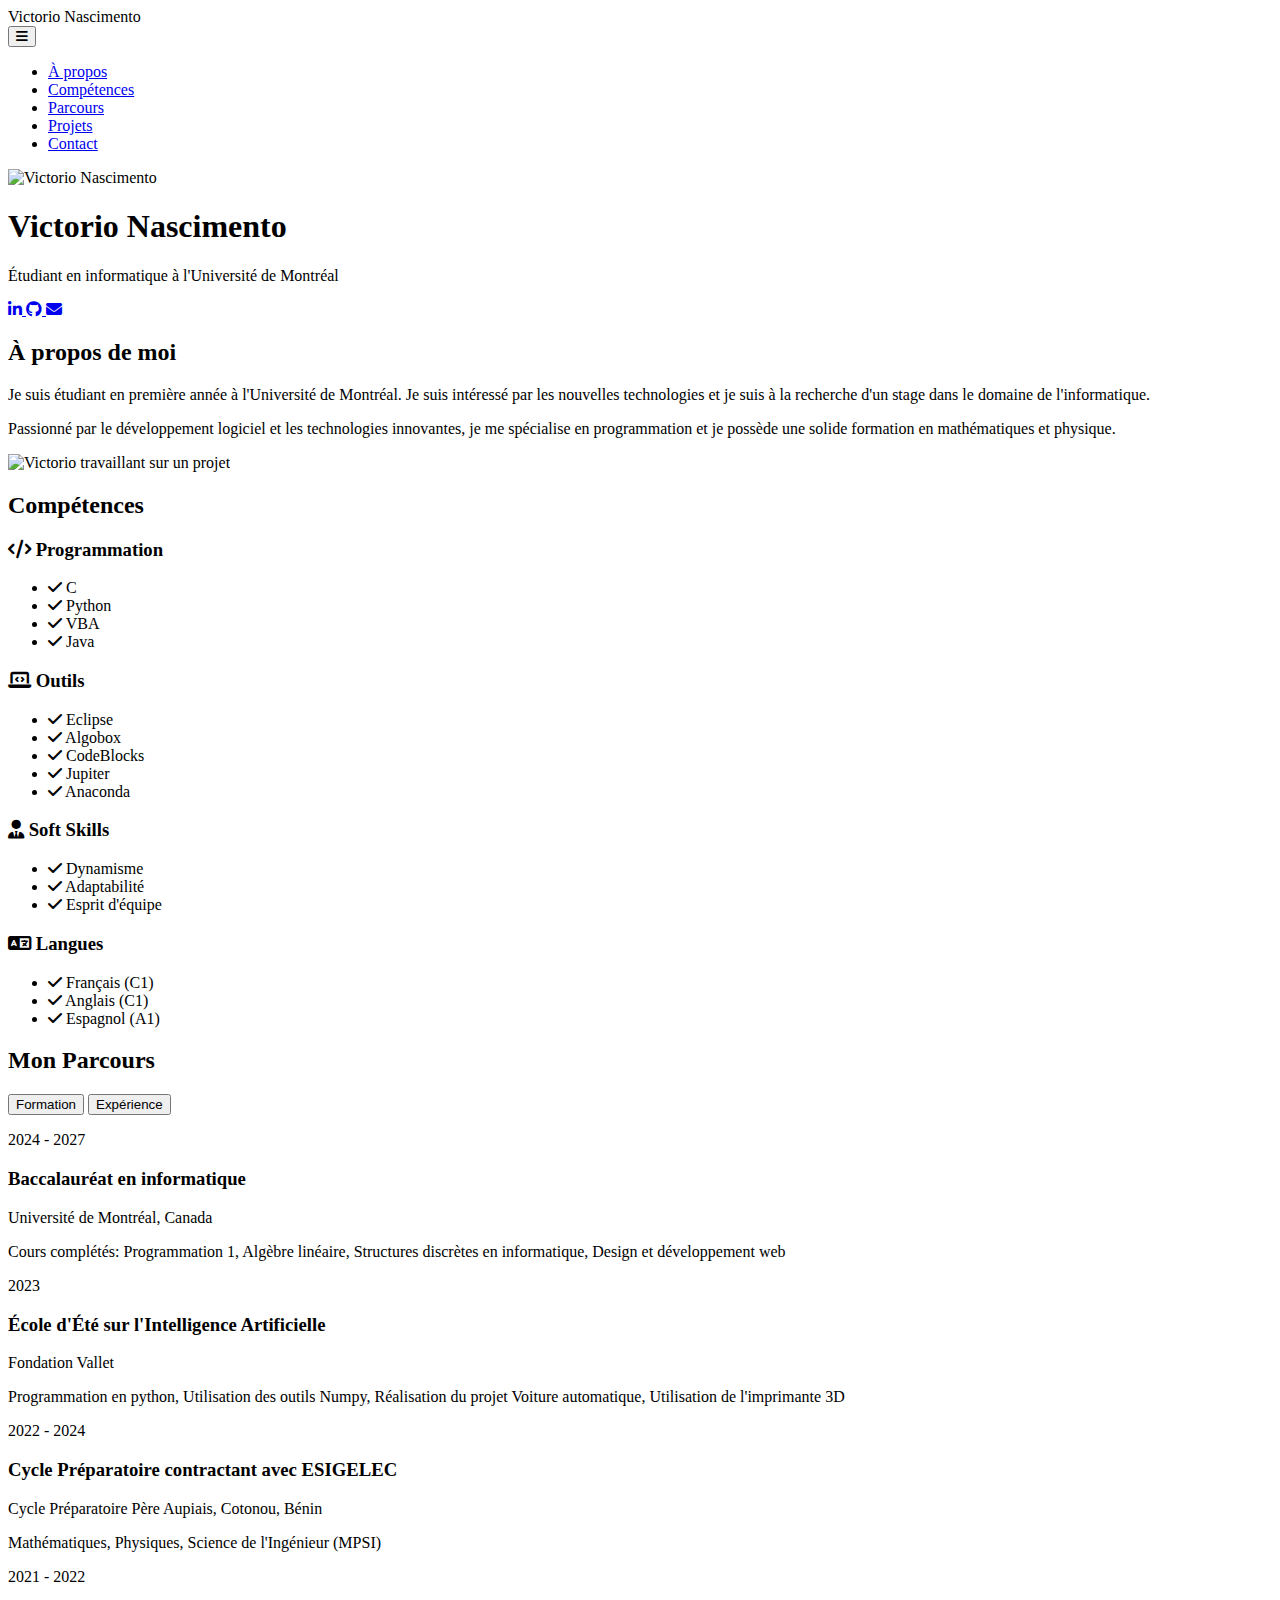
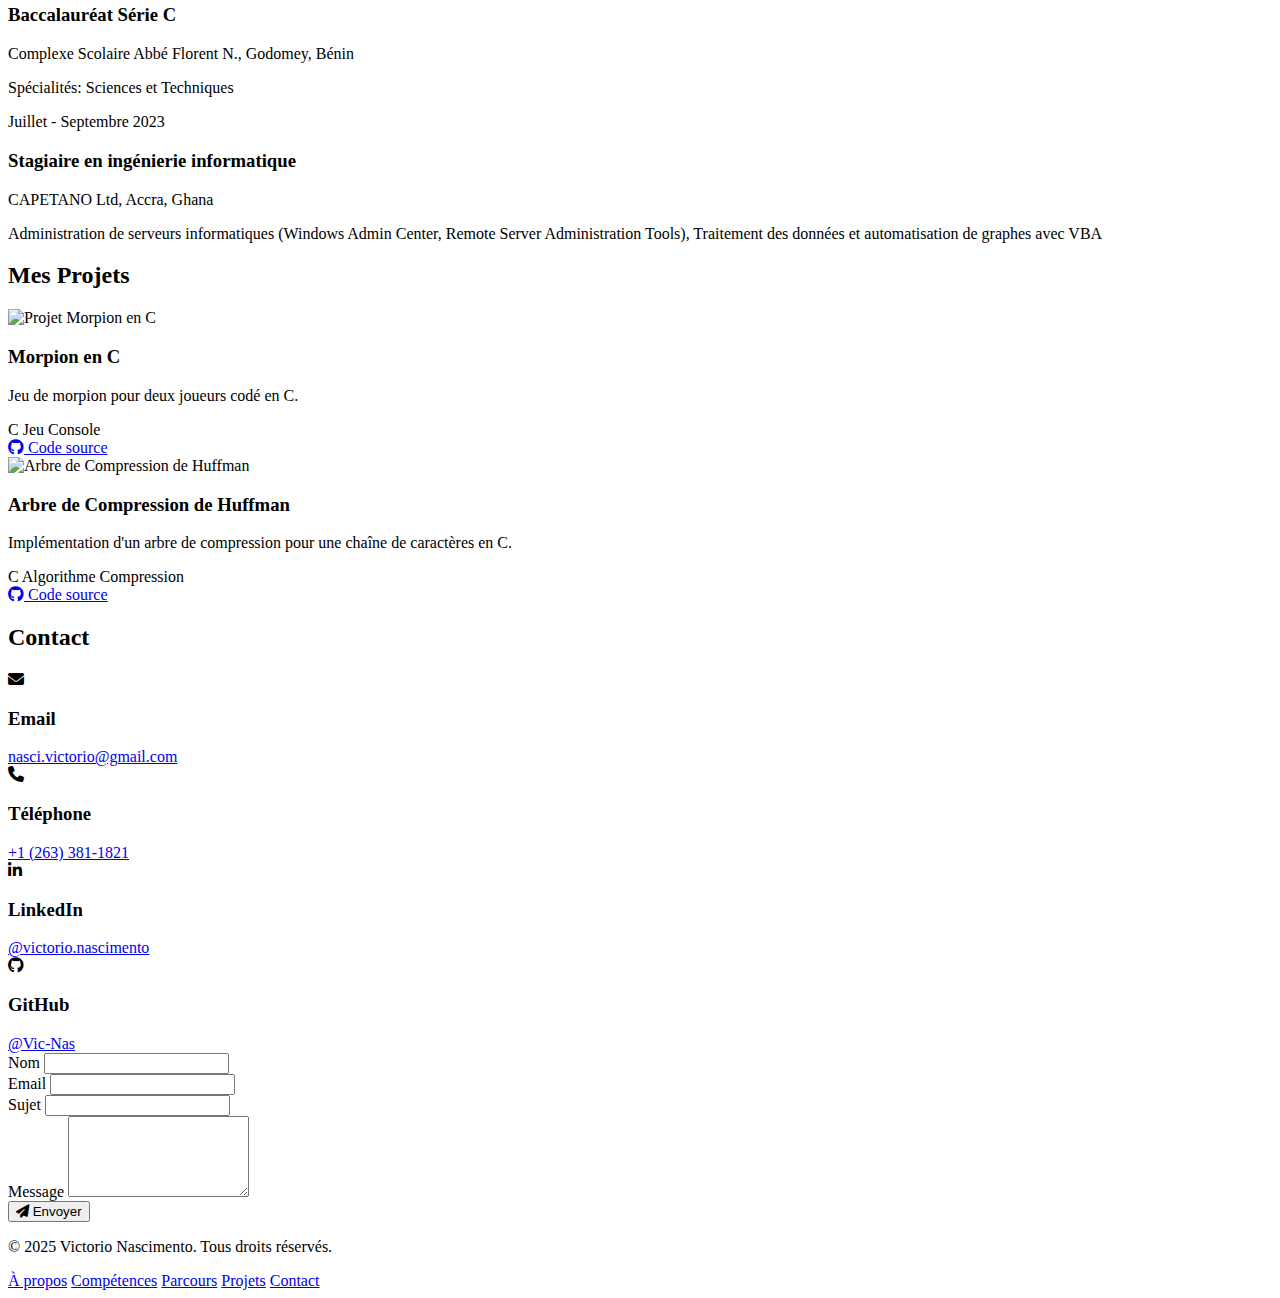
==== index.html @ a2f21327 "Update index.html" ====
<!DOCTYPE html>
<html lang="fr-CA">
<head>
    <meta charset="UTF-8">
    <meta name="viewport" content="width=device-width, initial-scale=1.0">
    <title>Victorio Nascimento</title>
    <meta name="description" content="Portfolio de Victorio Nascimento, étudiant en informatique à l'Université de Montréal">
    <link rel="stylesheet" href="assets/css/styles.css">
    <!-- Intégration des polices Google Fonts -->
    <link href="https://fonts.googleapis.com/css2?family=Roboto:wght@300;400;500;700&display=swap" rel="stylesheet">
    <!-- Intégration de Font Awesome pour les icônes -->
    <link rel="stylesheet" href="https://cdnjs.cloudflare.com/ajax/libs/font-awesome/6.4.0/css/all.min.css">
</head>
<body>
    <!-- Header et navigation -->
    <header>
        <div class="container header-content">
            <div class="logo">
                <span>V</span>ictorio&nbsp;<span>N</span>ascimento
            </div>
            <button class="mobile-menu-btn">
                <i class="fas fa-bars"></i>
            </button>
            <nav>
                <ul>
                    <li><a href="#about">À propos</a></li>
                    <li><a href="#skills">Compétences</a></li>
                    <li><a href="#education-experience">Parcours</a></li>
                    <li><a href="#projects">Projets</a></li>
                    <li><a href="#contact">Contact</a></li>
                </ul>
            </nav>
        </div>
    </header>

    <!-- Section Hero/Banner -->
    <section class="hero">
        <div class="container hero-content">
            <img src="assets/images/profile.jpg" alt="Victorio Nascimento" class="profile-image">
            <div class="hero-text">
                <h1>Victorio Nascimento</h1>
                <p>Étudiant en informatique à l'Université de Montréal</p>
                <div class="social-links">
                    <a href="https://linkedin.com/in/victorio-nascimento-866386345/" class="social-link" target="_blank">
                        <i class="fab fa-linkedin-in"></i>
                    </a>
                    <a href="https://github.com/Vic-Nas" class="social-link" target="_blank">
                        <i class="fab fa-github"></i>
                    </a>
                    <a href="mailto:nasci.victorio@gmail.com" class="social-link">
                        <i class="fas fa-envelope"></i>
                    </a>
                </div>
            </div>
        </div>
    </section>

    <!-- Section À propos -->
    <section id="about" class="about">
        <div class="container">
            <h2 class="section-title">À propos de moi</h2>
            <div class="about-content">
                <div class="about-text">
                    <p>Je suis étudiant en première année à l'Université de Montréal. Je suis intéressé par les nouvelles technologies et je suis à la recherche d'un stage dans le domaine de l'informatique.</p>
                    <p>Passionné par le développement logiciel et les technologies innovantes, je me spécialise en programmation et je possède une solide formation en mathématiques et physique.</p>
                    
                    <!-- Template pour ajouter d'autres paragraphes -->
                    <!-- 
                    <p>Votre texte ici...</p>
                    -->
                </div>
                <div class="about-image">
                    <img src="assets/images/about.jpg" alt="Victorio travaillant sur un projet">
                </div>
            </div>
        </div>
    </section>

    <!-- Section Compétences -->
    <section id="skills" class="skills">
        <div class="container">
            <h2 class="section-title">Compétences</h2>
            <div class="skills-content">
                <div class="skills-card">
                    <h3><i class="fas fa-code"></i> Programmation</h3>
                    <ul class="skills-list">
                        <li class="skill-item"><i class="fas fa-check"></i> C</li>
                        <li class="skill-item"><i class="fas fa-check"></i> Python</li>
                        <li class="skill-item"><i class="fas fa-check"></i> VBA</li>
                        <li class="skill-item"><i class="fas fa-check"></i> Java</li>
                        
                        <!-- Template pour ajouter d'autres compétences en programmation -->
                        <!-- 
                        <li class="skill-item"><i class="fas fa-check"></i> Nom de la compétence</li>
                        -->
                    </ul>
                </div>
                
                <div class="skills-card">
                    <h3><i class="fas fa-laptop-code"></i> Outils</h3>
                    <ul class="skills-list">
                        <li class="skill-item"><i class="fas fa-check"></i> Eclipse</li>
                        <li class="skill-item"><i class="fas fa-check"></i> Algobox</li>
                        <li class="skill-item"><i class="fas fa-check"></i> CodeBlocks</li>
                        <li class="skill-item"><i class="fas fa-check"></i> Jupiter</li>
                        <li class="skill-item"><i class="fas fa-check"></i> Anaconda</li>
                        
                        <!-- Template pour ajouter d'autres outils -->
                        <!-- 
                        <li class="skill-item"><i class="fas fa-check"></i> Nom de l'outil</li>
                        -->
                    </ul>
                </div>
                
                <div class="skills-card">
                    <h3><i class="fas fa-user-tie"></i> Soft Skills</h3>
                    <ul class="skills-list">
                        <li class="skill-item"><i class="fas fa-check"></i> Dynamisme</li>
                        <li class="skill-item"><i class="fas fa-check"></i> Adaptabilité</li>
                        <li class="skill-item"><i class="fas fa-check"></i> Esprit d'équipe</li>
                        
                        <!-- Template pour ajouter d'autres soft skills -->
                        <!-- 
                        <li class="skill-item"><i class="fas fa-check"></i> Nom de la compétence</li>
                        -->
                    </ul>
                </div>
                
                <div class="skills-card">
                    <h3><i class="fas fa-language"></i> Langues</h3>
                    <ul class="skills-list">
                        <li class="skill-item"><i class="fas fa-check"></i> Français (C1)</li>
                        <li class="skill-item"><i class="fas fa-check"></i> Anglais (C1)</li>
                        <li class="skill-item"><i class="fas fa-check"></i> Espagnol (A1)</li>
                        
                        <!-- Template pour ajouter d'autres langues -->
                        <!-- 
                        <li class="skill-item"><i class="fas fa-check"></i> Langue (Niveau)</li>
                        -->
                    </ul>
                </div>
                
                <!-- Template pour ajouter d'autres catégories de compétences -->
                <!-- 
                <div class="skills-card">
                    <h3><i class="fas fa-icon-name"></i> Nom de la catégorie</h3>
                    <ul class="skills-list">
                        <li class="skill-item"><i class="fas fa-check"></i> Nom de la compétence</li>
                        <li class="skill-item"><i class="fas fa-check"></i> Nom de la compétence</li>
                    </ul>
                </div>
                -->
            </div>
        </div>
    </section>

    <!-- Section Parcours (Éducation et Expérience) -->
    <section id="education-experience" class="education-experience">
        <div class="container">
            <h2 class="section-title">Mon Parcours</h2>
            
            <div class="tabs">
                <button class="tab-btn active" data-tab="education">Formation</button>
                <button class="tab-btn" data-tab="experience">Expérience</button>
            </div>
            
            <div id="education" class="tab-content active">
                <div class="timeline">
                    <div class="timeline-item">
                        <div class="timeline-content">
                            <p class="timeline-date">2024 - 2027</p>
                            <h3 class="timeline-title">Baccalauréat en informatique</h3>
                            <p class="timeline-location">Université de Montréal, Canada</p>
                            <p>Cours complétés: Programmation 1, Algèbre linéaire, Structures discrètes en informatique, Design et développement web</p>
                        </div>
                    </div>
                    
                    <div class="timeline-item">
                        <div class="timeline-content">
                            <p class="timeline-date">2023</p>
                            <h3 class="timeline-title">École d'Été sur l'Intelligence Artificielle</h3>
                            <p class="timeline-location">Fondation Vallet</p>
                            <p>Programmation en python, Utilisation des outils Numpy, Réalisation du projet Voiture automatique, Utilisation de l'imprimante 3D</p>
                        </div>
                    </div>
                    
                    <div class="timeline-item">
                        <div class="timeline-content">
                            <p class="timeline-date">2022 - 2024</p>
                            <h3 class="timeline-title">Cycle Préparatoire contractant avec ESIGELEC</h3>
                            <p class="timeline-location">Cycle Préparatoire Père Aupiais, Cotonou, Bénin</p>
                            <p>Mathématiques, Physiques, Science de l'Ingénieur (MPSI)</p>
                        </div>
                    </div>
                    
                    <div class="timeline-item">
                        <div class="timeline-content">
                            <p class="timeline-date">2021 - 2022</p>
                            <h3 class="timeline-title">Baccalauréat Série C</h3>
                            <p class="timeline-location">Complexe Scolaire Abbé Florent N., Godomey, Bénin</p>
                            <p>Spécialités: Sciences et Techniques</p>
                        </div>
                    </div>
                    
                    <!-- Template pour ajouter une nouvelle formation -->
                    <!-- 
                    <div class="timeline-item">
                        <div class="timeline-content">
                            <p class="timeline-date">Année début - Année fin</p>
                            <h3 class="timeline-title">Titre de la formation</h3>
                            <p class="timeline-location">Établissement, Ville, Pays</p>
                            <p>Description de la formation...</p>
                        </div>
                    </div>
                    -->
                </div>
            </div>
            
            <div id="experience" class="tab-content">
                <div class="timeline">
                    <div class="timeline-item">
                        <div class="timeline-content">
                            <p class="timeline-date">Juillet - Septembre 2023</p>
                            <h3 class="timeline-title">Stagiaire en ingénierie informatique</h3>
                            <p class="timeline-location">CAPETANO Ltd, Accra, Ghana</p>
                            <p>Administration de serveurs informatiques (Windows Admin Center, Remote Server Administration Tools), Traitement des données et automatisation de graphes avec VBA</p>
                        </div>
                    </div>
                    
                    <!-- Template pour ajouter une nouvelle expérience -->
                    <!-- 
                    <div class="timeline-item">
                        <div class="timeline-content">
                            <p class="timeline-date">Mois Année - Mois Année</p>
                            <h3 class="timeline-title">Titre du poste</h3>
                            <p class="timeline-location">Entreprise, Ville, Pays</p>
                            <p>Description des responsabilités et réalisations...</p>
                        </div>
                    </div>
                    -->
                </div>
            </div>
        </div>
    </section>

    <!-- Section Projets -->
    <section id="projects" class="projects">
        <div class="container">
            <h2 class="section-title">Mes Projets</h2>
            <div class="projects-grid">
                <div class="project-card">
                    <img src="assets/images/morpion.jpg" alt="Projet Morpion en C" class="project-image">
                    <div class="project-content">
                        <h3 class="project-title">Morpion en C</h3>
                        <p>Jeu de morpion pour deux joueurs codé en C.</p>
                        <div class="project-tags">
                            <span class="project-tag">C</span>
                            <span class="project-tag">Jeu</span>
                            <span class="project-tag">Console</span>
                        </div>
                        <div class="project-links">
                            <a href="https://github.com/Vic-Nas/Morpion-en-C" class="project-link" target="_blank">
                                <i class="fab fa-github"></i> Code source
                            </a>
                        </div>
                    </div>
                </div>
                
                <div class="project-card">
                    <img src="assets/images/huffman.jpg" alt="Arbre de Compression de Huffman" class="project-image">
                    <div class="project-content">
                        <h3 class="project-title">Arbre de Compression de Huffman</h3>
                        <p>Implémentation d'un arbre de compression pour une chaîne de caractères en C.</p>
                        <div class="project-tags">
                            <span class="project-tag">C</span>
                            <span class="project-tag">Algorithme</span>
                            <span class="project-tag">Compression</span>
                        </div>
                        <div class="project-links">
                            <a href="https://github.com/Vic-Nas/ARBRE-DE-COMPRESSION-DE-HUFFMAN" class="project-link" target="_blank">
                                <i class="fab fa-github"></i> Code source
                            </a>
                        </div>
                    </div>
                </div>
                
                <!-- Template pour ajouter un nouveau projet -->
                <!-- 
                <div class="project-card">
                    <img src="assets/images/project-nom.jpg" alt="Nom du projet" class="project-image">
                    <div class="project-content">
                        <h3 class="project-title">Titre du projet</h3>
                        <p>Description du projet...</p>
                        <div class="project-tags">
                            <span class="project-tag">Technologie 1</span>
                            <span class="project-tag">Technologie 2</span>
                        </div>
                        <div class="project-links">
                            <a href="lien-vers-github" class="project-link" target="_blank">
                                <i class="fab fa-github"></i> Code source
                            </a>
                            <a href="lien-vers-demo" class="project-link" target="_blank">
                                <i class="fas fa-external-link-alt"></i> Démo
                            </a>
                        </div>
                    </div>
                </div>
                -->
            </div>
        </div>
    </section>

    <!-- Section Contact -->
    <section id="contact" class="contact">
        <div class="container">
            <h2 class="section-title">Contact</h2>
            <div class="contact-content">
                <div class="contact-info">
                    <div class="contact-item">
                        <div class="contact-icon">
                            <i class="fas fa-envelope"></i>
                        </div>
                        <div class="contact-text">
                            <h3>Email</h3>
                            <a href="mailto:nasci.victorio@gmail.com">nasci.victorio@gmail.com</a>
                        </div>
                    </div>
                    
                    <div class="contact-item">
                        <div class="contact-icon">
                            <i class="fas fa-phone"></i>
                        </div>
                        <div class="contact-text">
                            <h3>Téléphone</h3>
                            <a href="tel:+12633811821">+1 (263) 381-1821</a>
                        </div>
                    </div>
                    
                    <div class="contact-item">
                        <div class="contact-icon">
                            <i class="fab fa-linkedin-in"></i>
                        </div>
                        <div class="contact-text">
                            <h3>LinkedIn</h3>
                            <a href="https://linkedin.com/in/victorio-nascimento-866386345/" target="_blank">@victorio.nascimento</a>
                        </div>
                    </div>
                    
                    <div class="contact-item">
                        <div class="contact-icon">
                            <i class="fab fa-github"></i>
                        </div>
                        <div class="contact-text">
                            <h3>GitHub</h3>
                            <a href="https://github.com/Vic-Nas" target="_blank">@Vic-Nas</a>
                        </div>
                    </div>
                    
                    <!-- Template pour ajouter une nouvelle information de contact -->
                    <!-- 
                    <div class="contact-item">
                        <div class="contact-icon">
                            <i class="fas fa-icon-name"></i>
                        </div>
                        <div class="contact-text">
                            <h3>Titre</h3>
                            <a href="lien">Information</a>
                        </div>
                    </div>
                    -->
                </div>
                
                <div class="contact-form">
                    <form id="contact-form" action="https://formspree.io/f/xrbpglow" method="POST">
                        <div class="form-group">
                            <label for="name">Nom</label>
                            <input type="text" id="name" name="name" required>
                        </div>
                        
                        <div class="form-group">
                            <label for="email">Email</label>
                            <!-- Vous pouvez aussi utiliser name="_replyto" pour que Formspree utilise cet email pour répondre -->
                            <input type="email" id="email" name="email" required>
                        </div>
                        
                        <div class="form-group">
                            <label for="subject">Sujet</label>
                            <input type="text" id="subject" name="subject" required>
                        </div>
                        
                        <div class="form-group">
                            <label for="message">Message</label>
                            <textarea id="message" name="message" rows="5" required></textarea>
                        </div>
                        
                        <button type="submit" class="submit-btn">
                            <i class="fas fa-paper-plane"></i> Envoyer
                        </button>
                    </form>
                </div>
            </div>
        </div>
    </section>

    <!-- Footer -->
    <footer>
        <div class="container footer-content">
            <p>&copy; 2025 Victorio Nascimento. Tous droits réservés.</p>
            <div class="footer-links">
                <a href="#about" class="footer-link">À propos</a>
                <a href="#skills" class="footer-link">Compétences</a>
                <a href="#education-experience" class="footer-link">Parcours</a>
                <a href="#projects" class="footer-link">Projets</a>
                <a href="#contact" class="footer-link">Contact</a>
            </div>
        </div>
    </footer>

    <!-- JavaScript -->
    <script src="assets/js/script.js"></script>
</body>
</html>
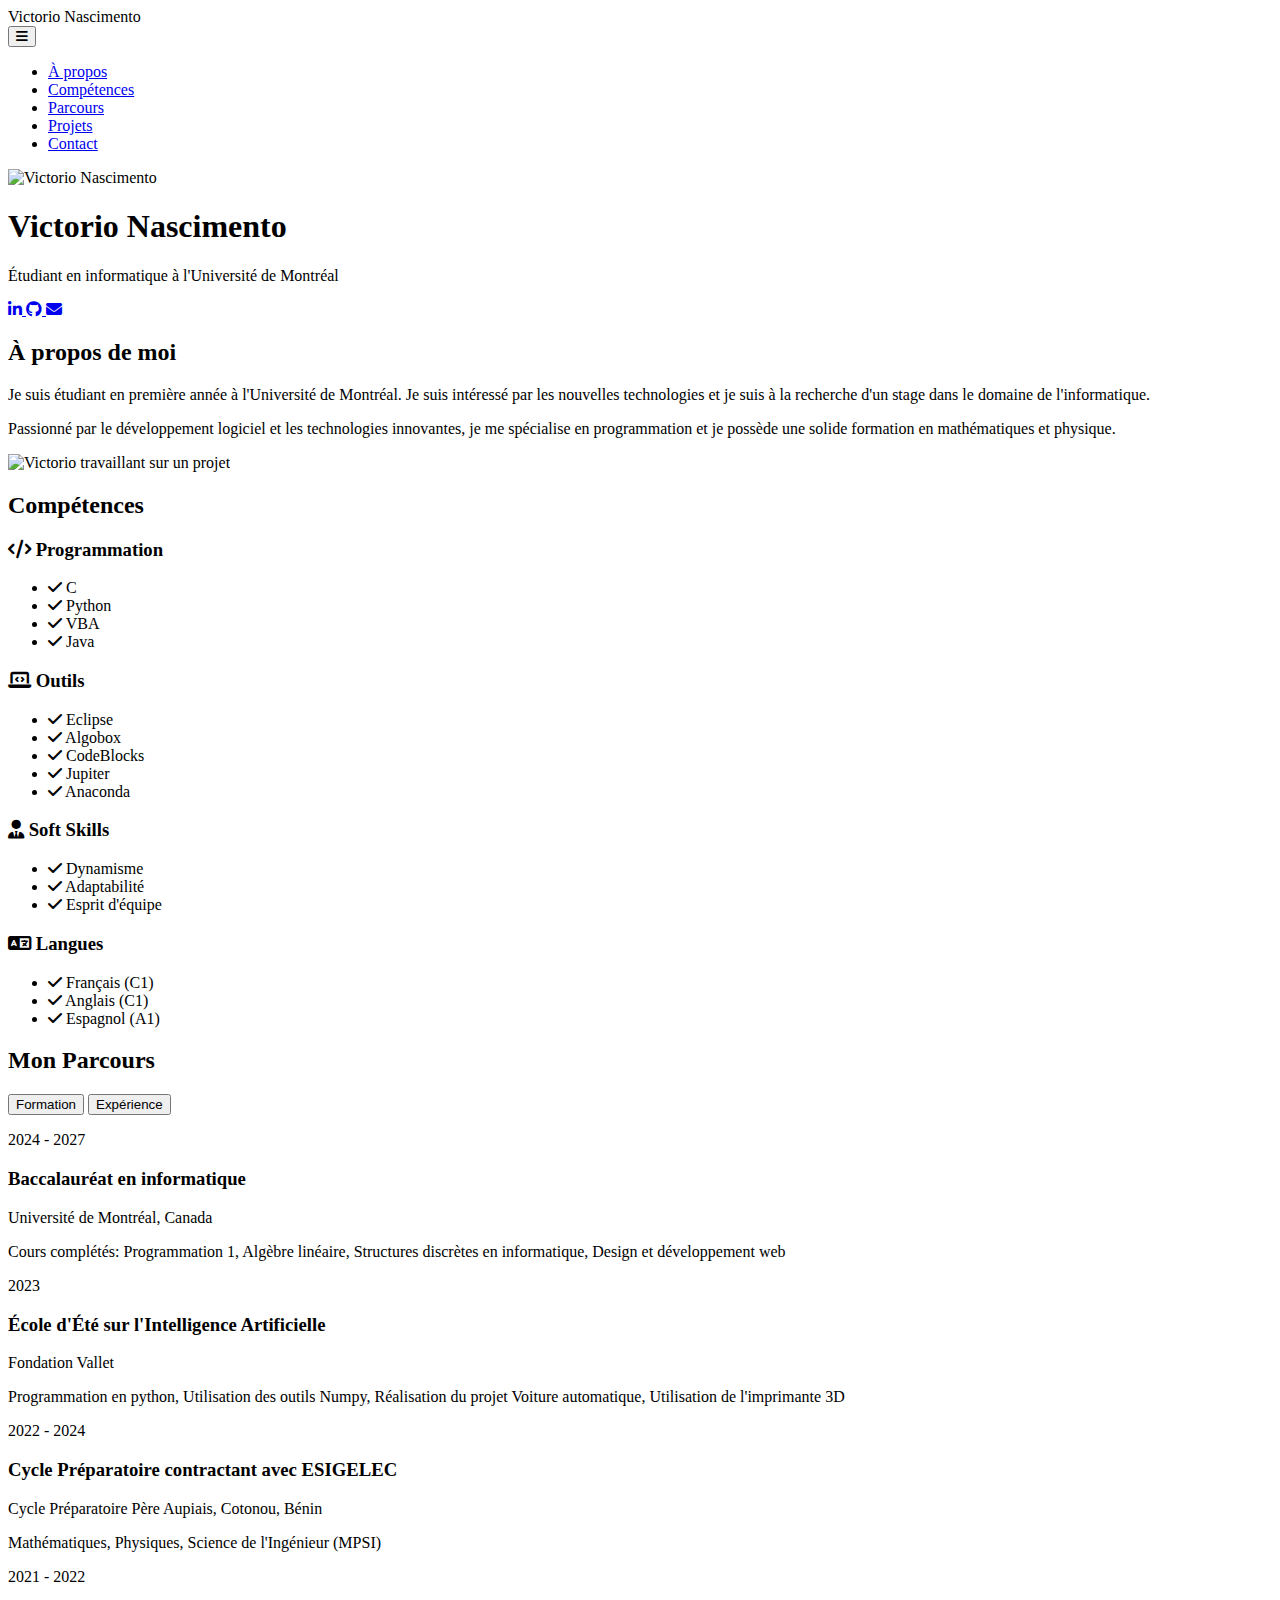
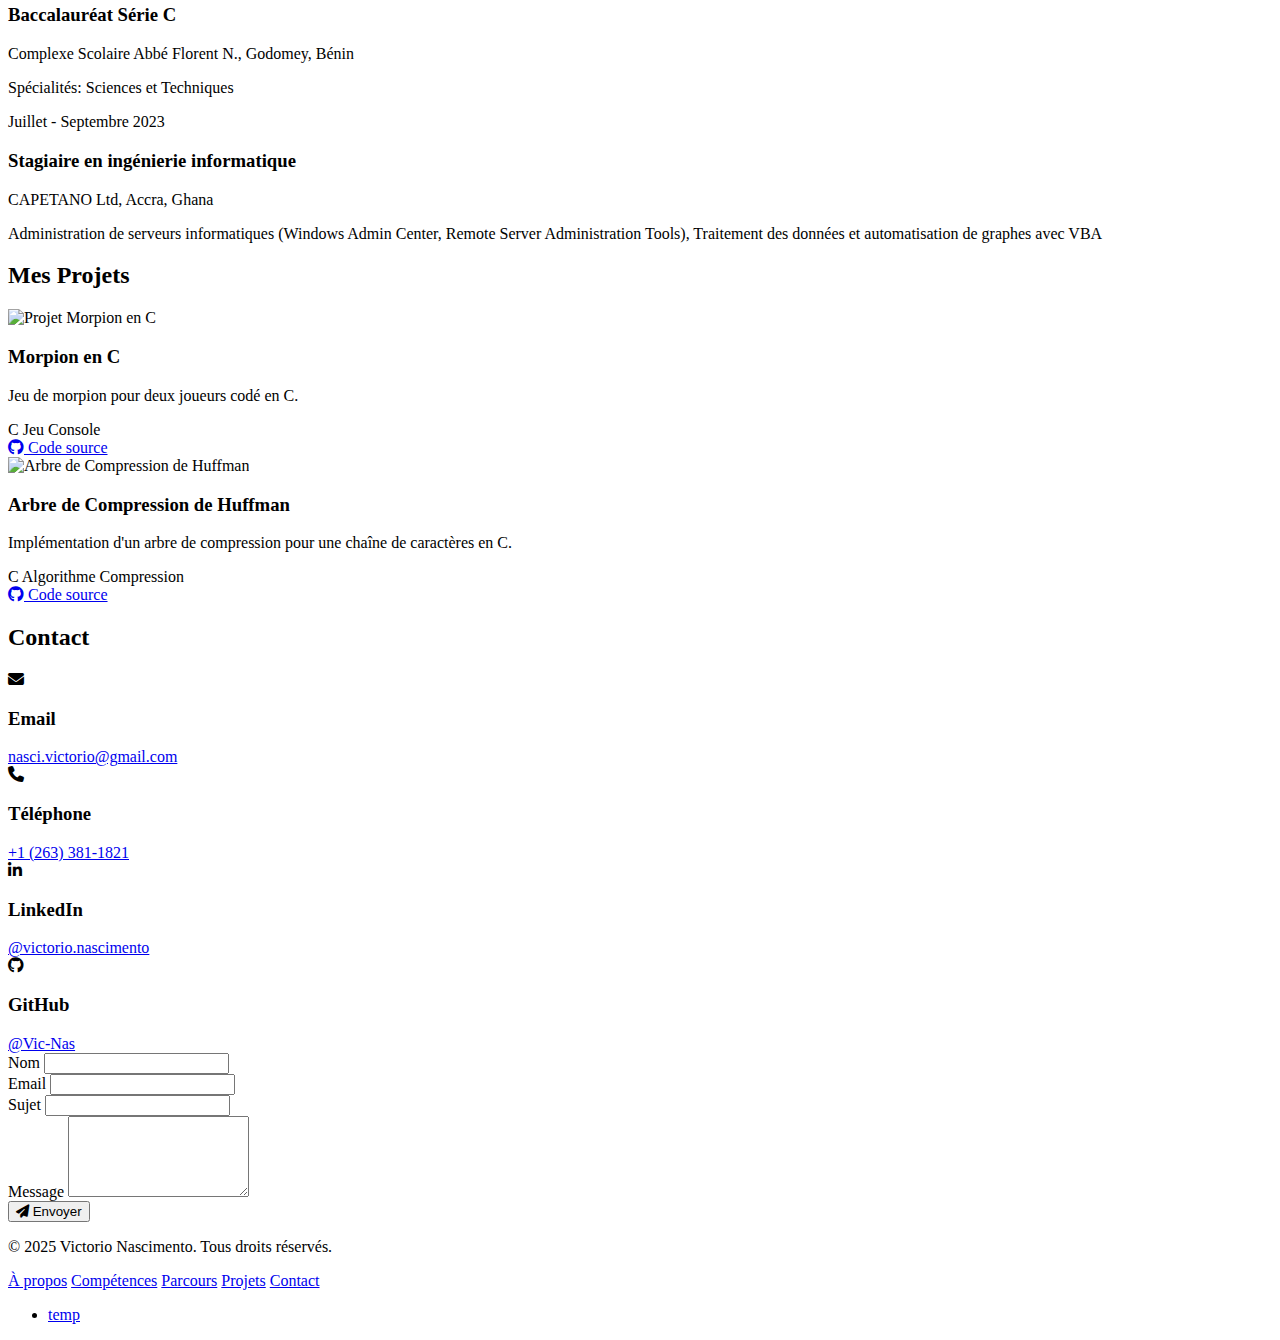
==== commit 0e1901a7: "Update index.html" ====
--- a/index.html
+++ b/index.html
@@ -418,5 +418,11 @@
 
     <!-- JavaScript -->
     <script src="assets/js/script.js"></script>
+    <div class="hidden-links">
+        <ul>
+            <li><a href="temp.html">temp</a></li>
+            <!-- Ajoutez d'autres liens ici si besoin -->
+        </ul>
+    </div>
 </body>
 </html>
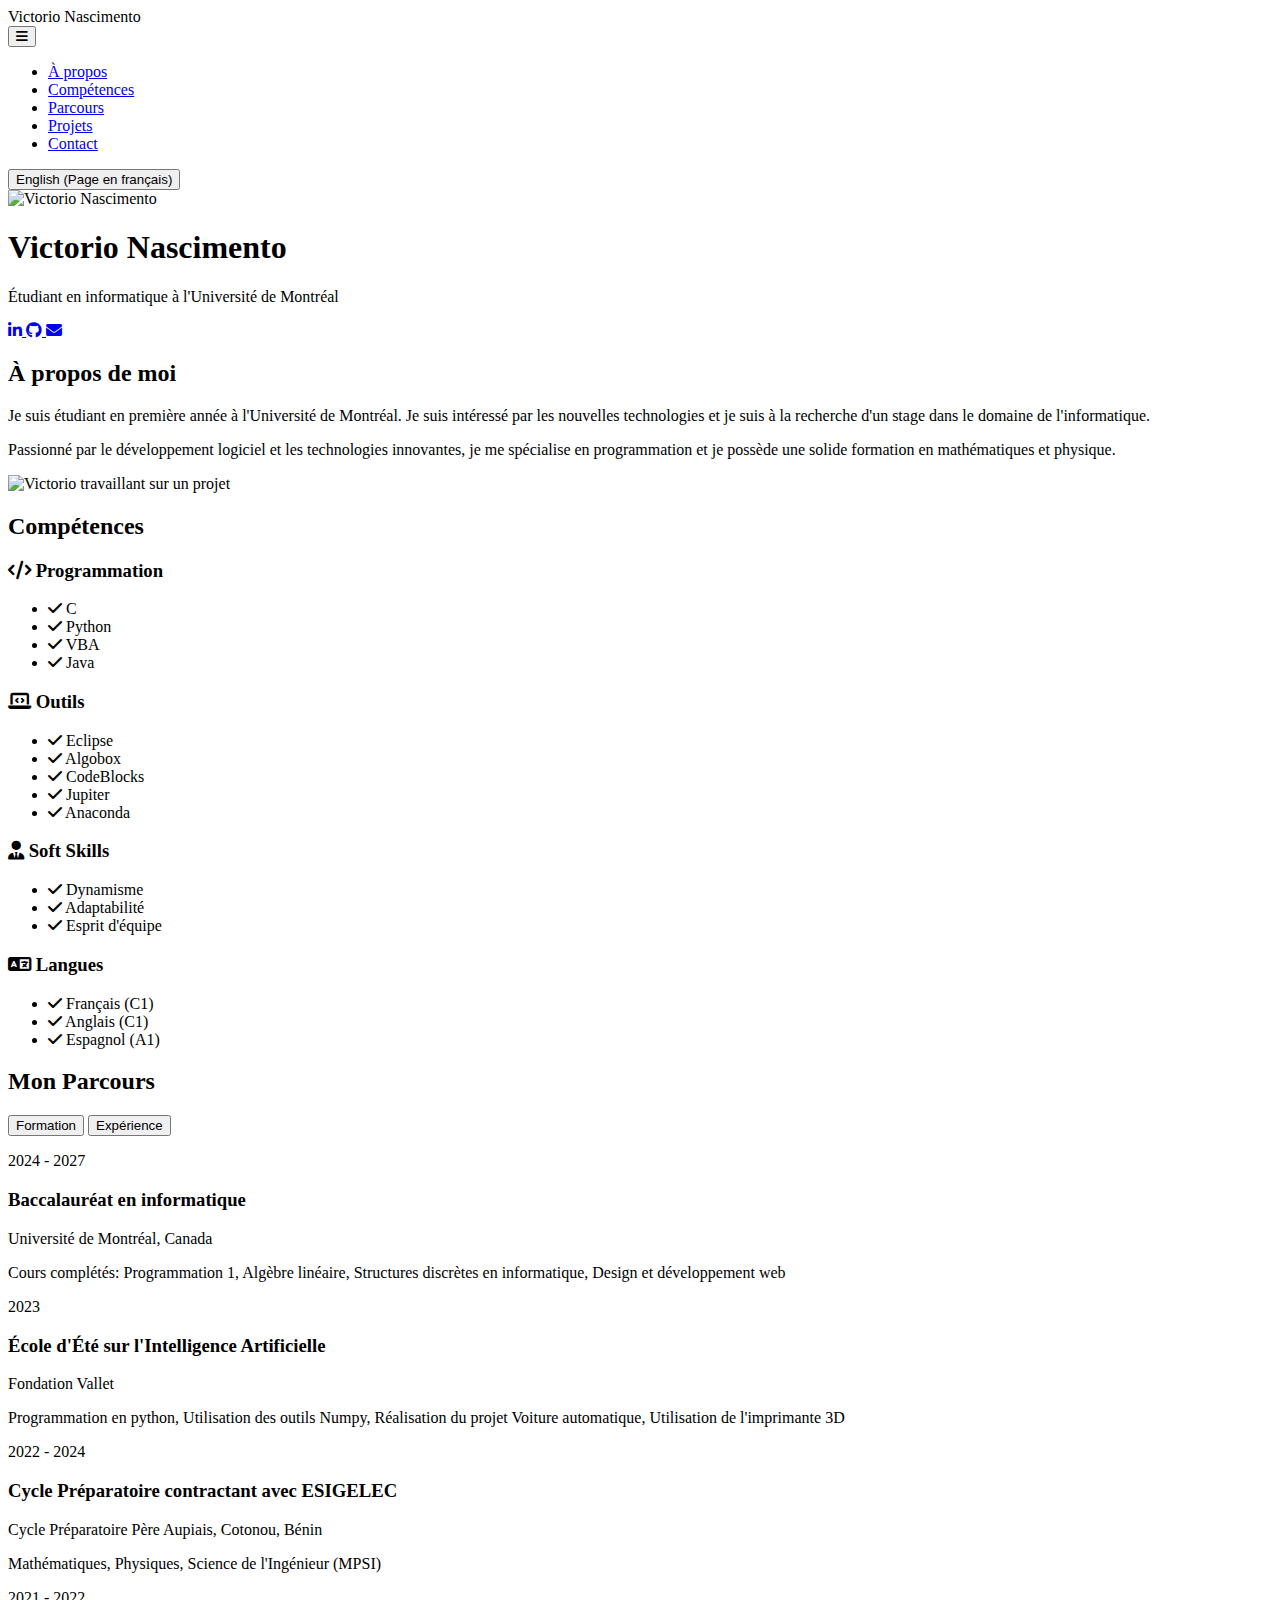
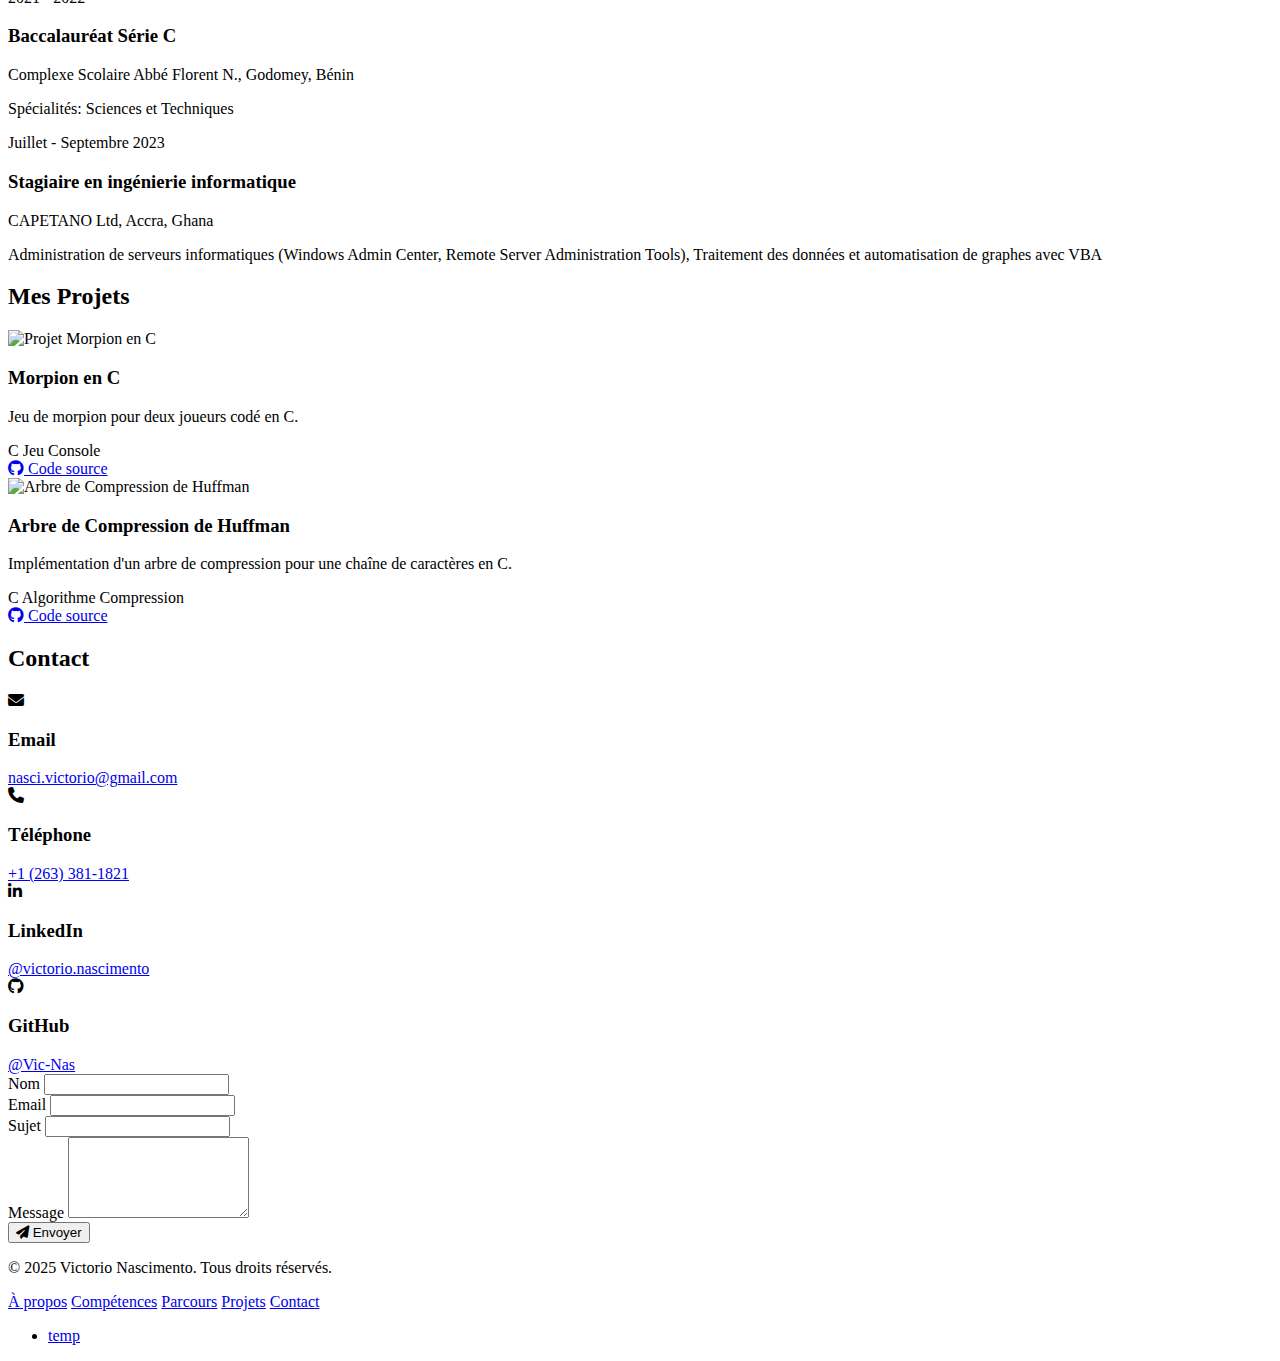
==== commit 16ca39e9: "Update index.html" ====
--- a/index.html
+++ b/index.html
@@ -30,8 +30,10 @@
                     <li><a href="#contact">Contact</a></li>
                 </ul>
             </nav>
+            <button id="translateBtn" class="translate-btn">English (Page en français)</button>
         </div>
     </header>
+    <div id="google_translate_element" class="google-translate-widget" style="display: none;"></div>
 
     <!-- Section Hero/Banner -->
     <section class="hero">
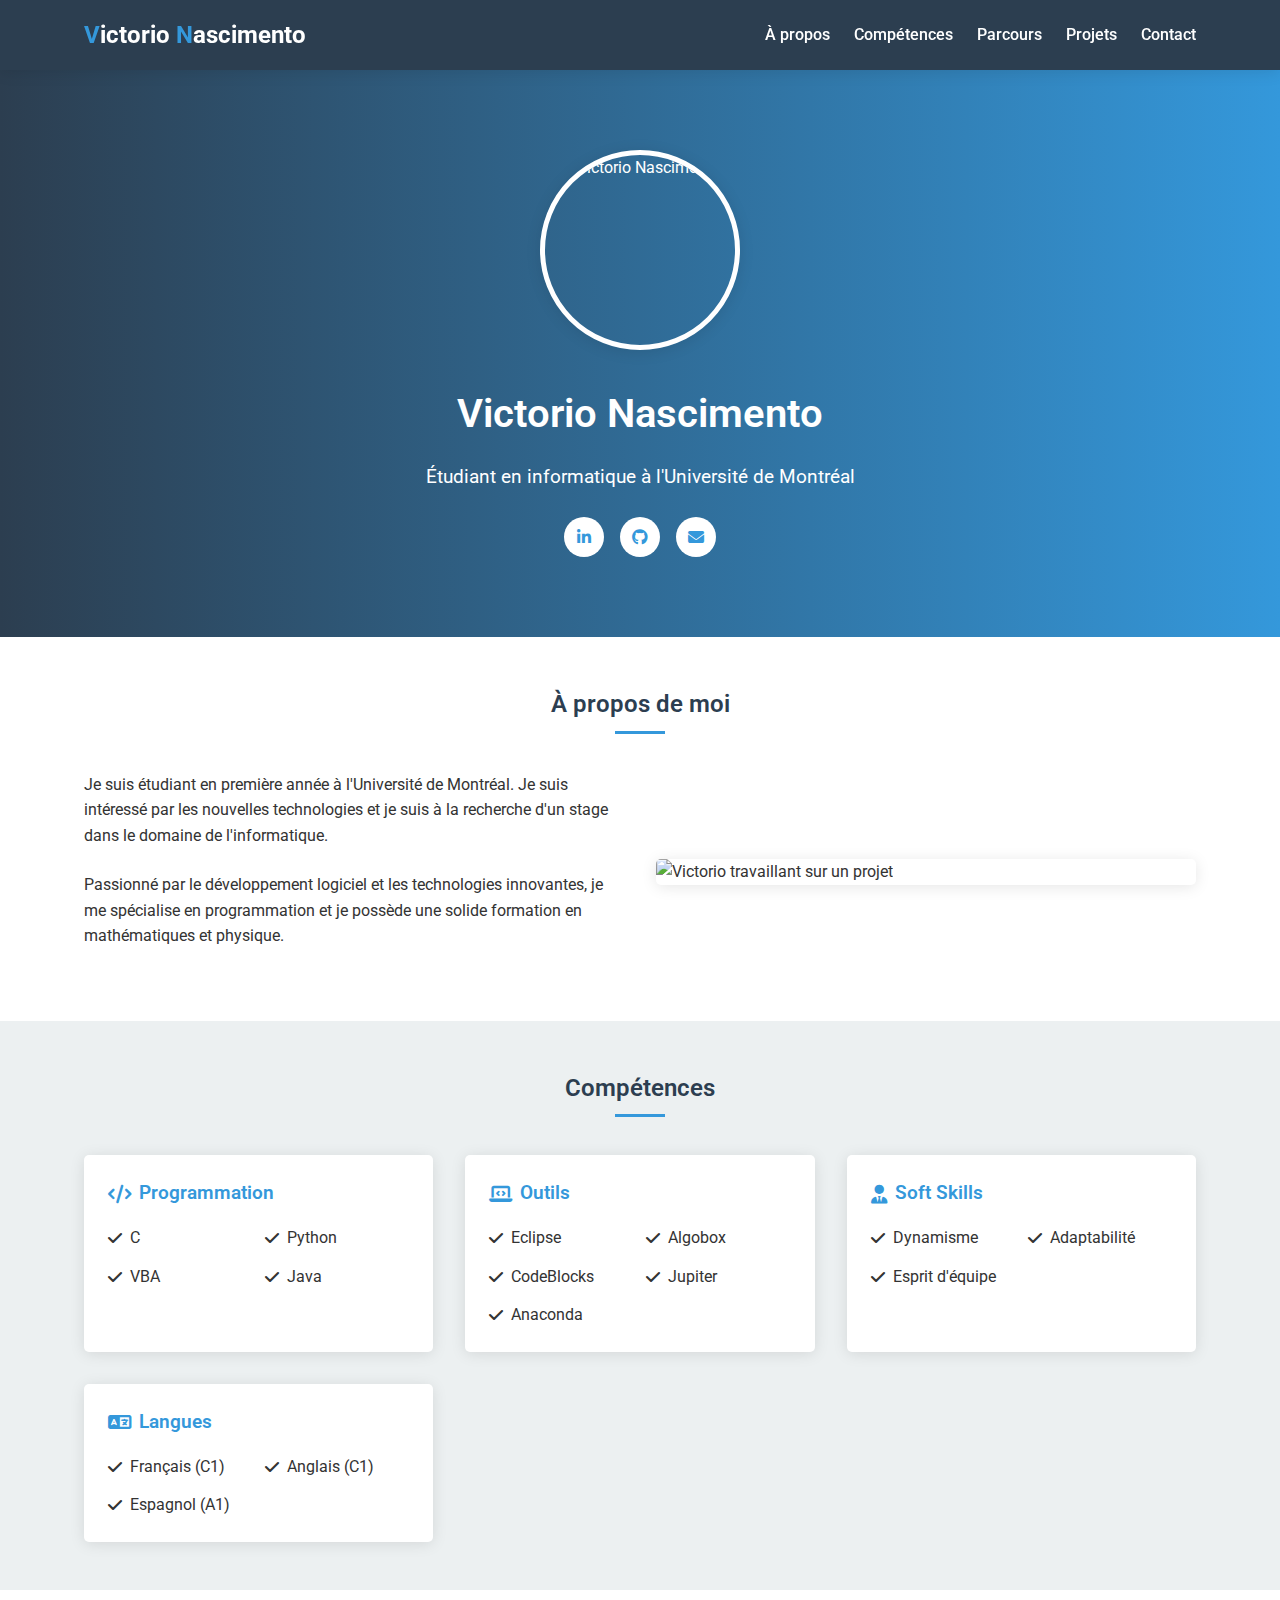
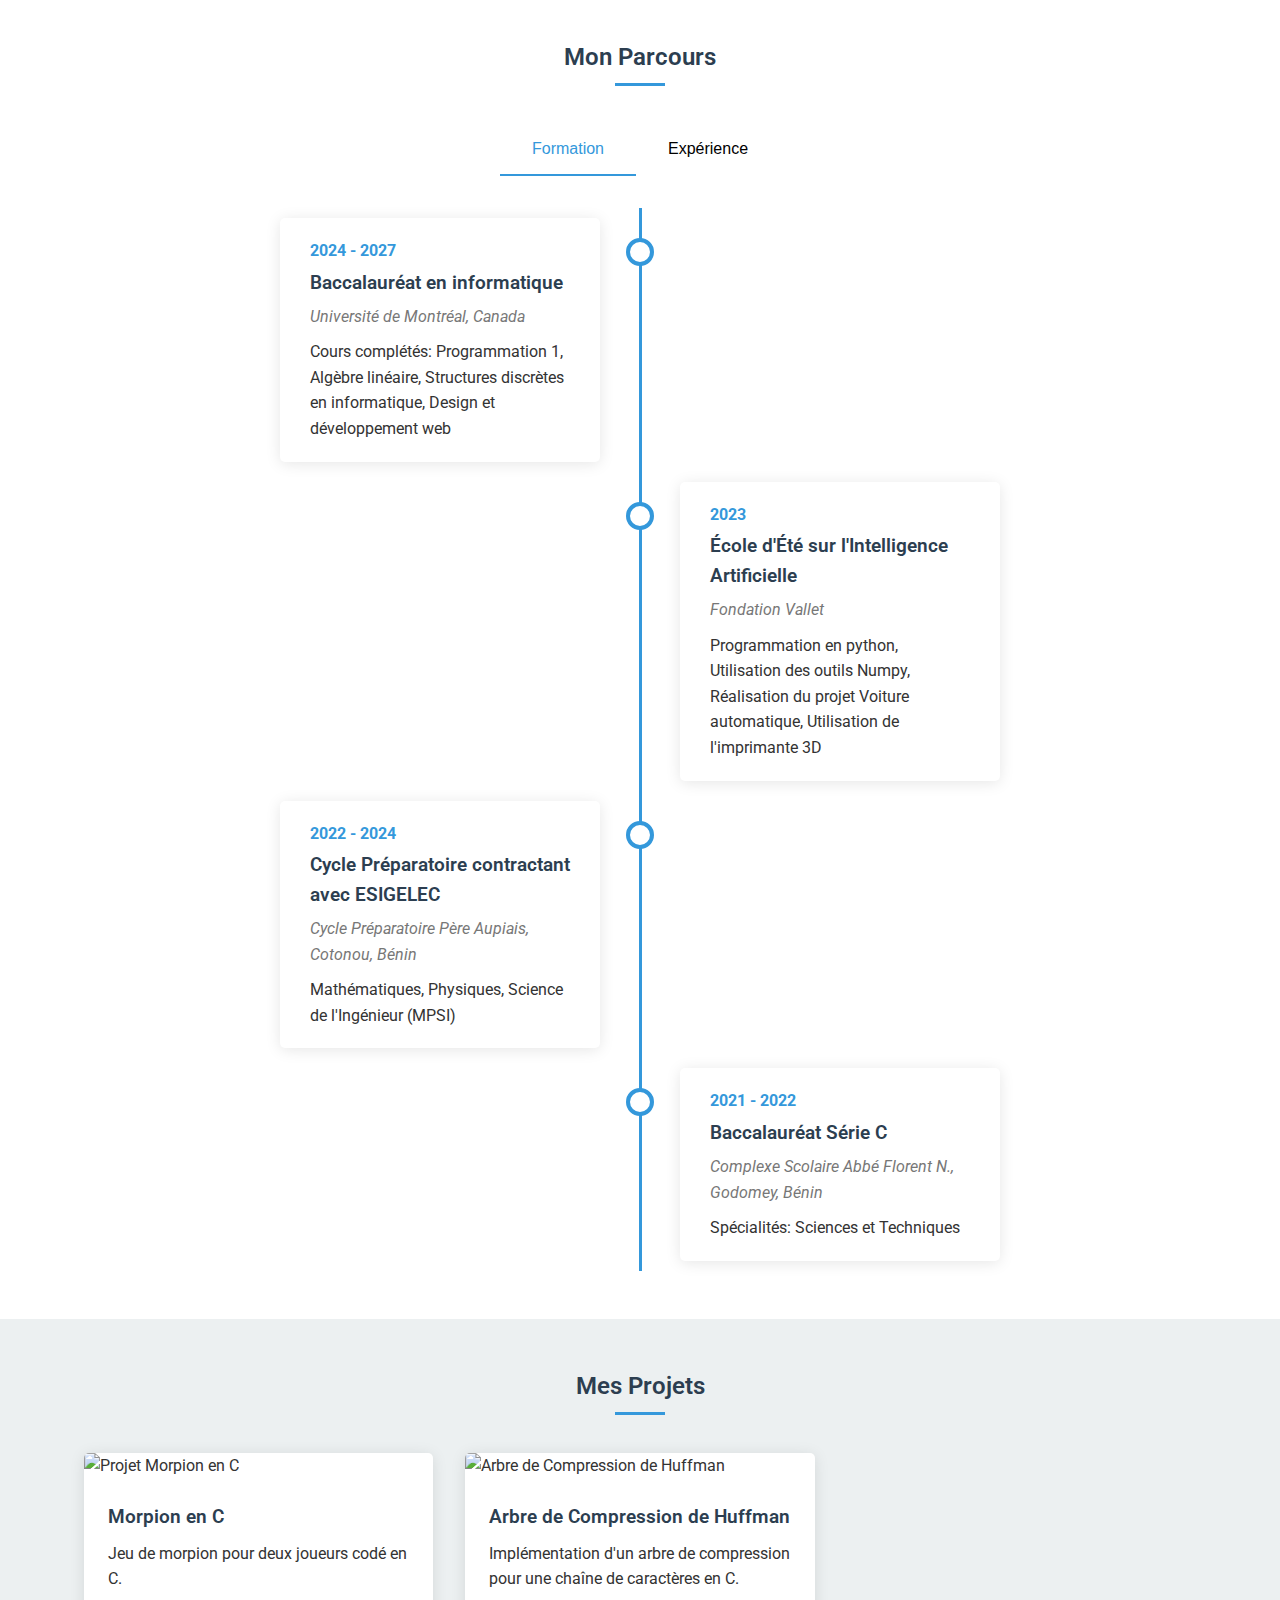
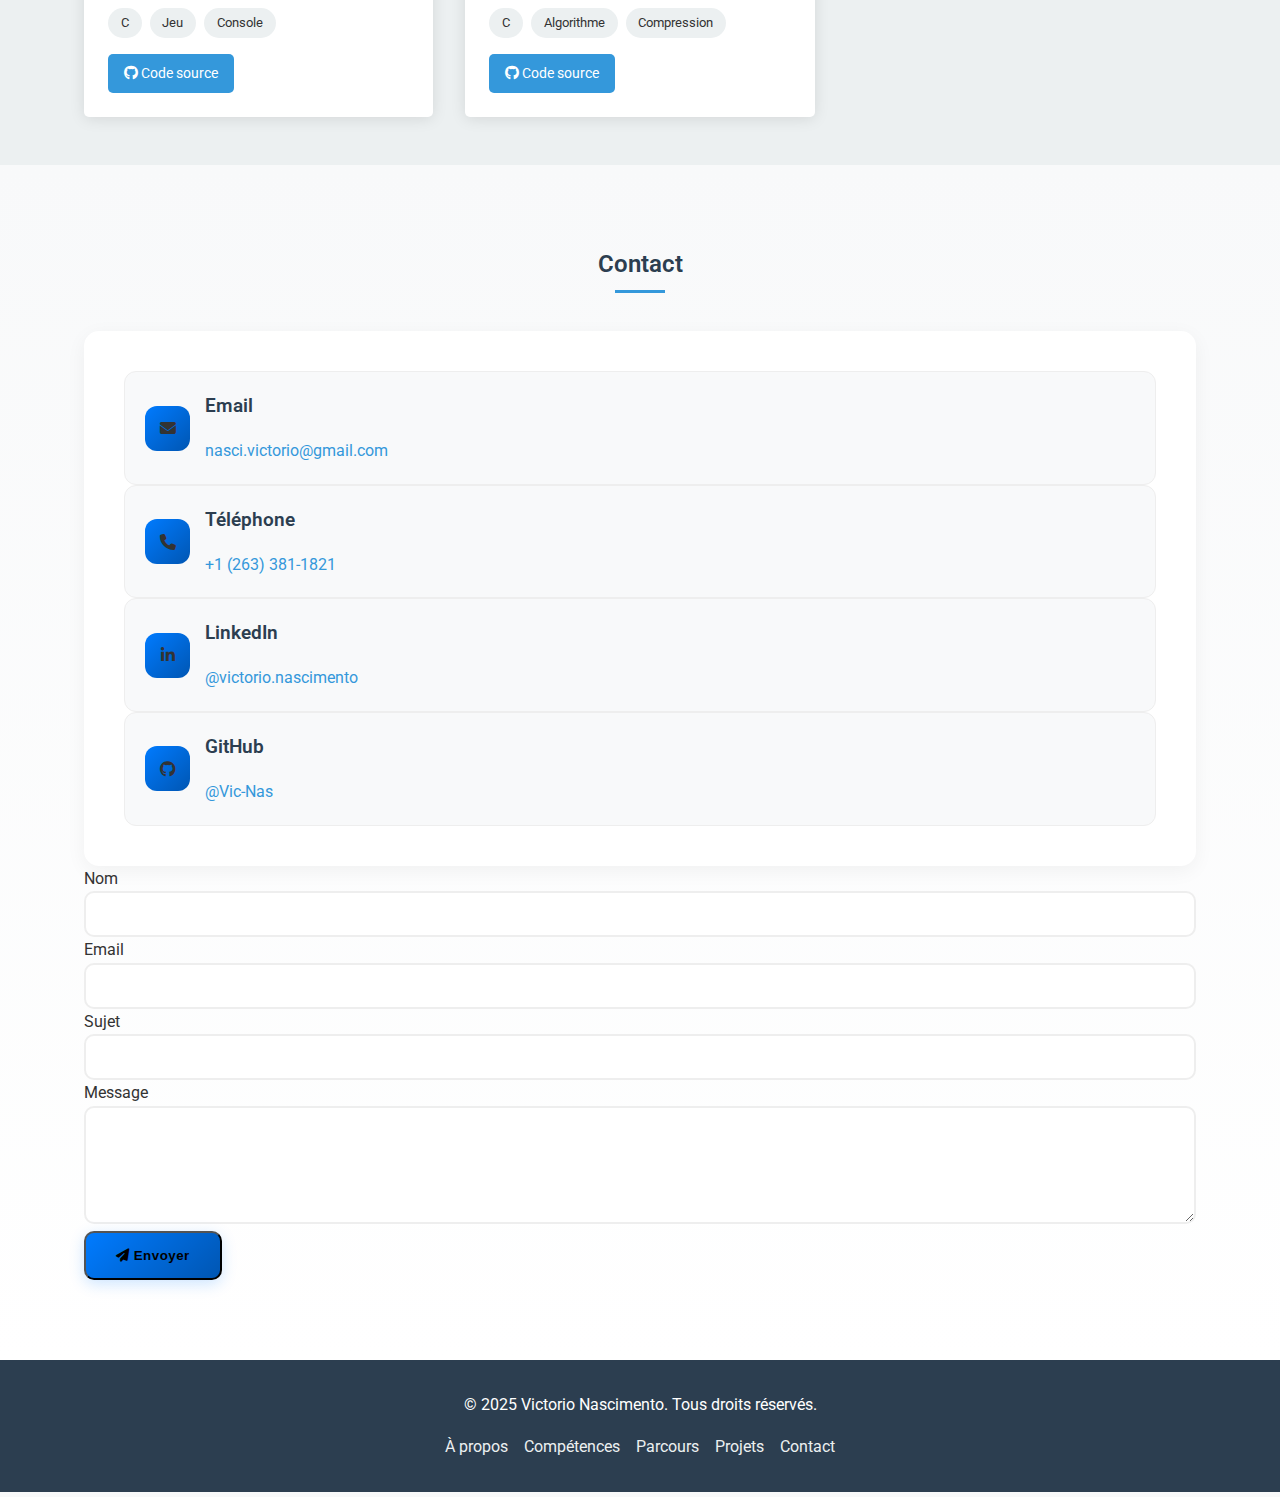
==== commit 3c2b45ae: "Update" ====
--- a/index.html
+++ b/index.html
@@ -18,6 +18,9 @@
             <div class="logo">
                 <span>V</span>ictorio&nbsp;<span>N</span>ascimento
             </div>
+            <div class="language-switcher">
+                <div id="google_translate_element"></div>
+            </div>
             <button class="mobile-menu-btn">
                 <i class="fas fa-bars"></i>
             </button>
@@ -30,10 +33,9 @@
                     <li><a href="#contact">Contact</a></li>
                 </ul>
             </nav>
-            <button id="translateBtn" class="translate-btn">English (Page en français)</button>
         </div>
     </header>
-    <div id="google_translate_element" class="google-translate-widget" style="display: none;"></div>
+        <div id="google_translate_element"></div>
 
     <!-- Section Hero/Banner -->
     <section class="hero">
@@ -420,6 +422,7 @@
 
     <!-- JavaScript -->
     <script src="assets/js/script.js"></script>
+    <script type="text/javascript" src="//translate.google.com/translate_a/element.js?cb=googleTranslateElementInit"></script>
     <div class="hidden-links">
         <ul>
             <li><a href="temp.html">temp</a></li>
--- a/assets/css/styles.css
+++ b/assets/css/styles.css
@@ -0,0 +1,675 @@
+/* Variables et configuration globale */
+:root {
+    --primary-color: #3498db;
+    --secondary-color: #2c3e50;
+    --accent-color: #e74c3c;
+    --light-color: #ecf0f1;
+    --dark-color: #2c3e50;
+    --text-color: #333333;
+    --shadow: 0 2px 15px rgba(0, 0, 0, 0.1);
+    --transition: all 0.3s ease;
+    --border-radius: 5px;
+    --section-padding: 3rem 0;
+  }
+
+
+  .language-switcher {
+    margin-left: auto;
+    display: flex;
+    align-items: center;
+}
+
+/* Ajustez la présentation sur mobile si nécessaire */
+@media screen and (max-width: 768px) {
+    .language-switcher {
+        margin-top: 10px;
+    }
+}
+
+/* Exemple de surcharge pour cacher le drapeau si besoin */
+.goog-te-combo {
+    padding: 5px;
+    font-size: 0.9rem;
+}
+
+/* Tentative de changement de libellé (attention, Google restreint la personnalisation) */
+.goog-logo-link {
+    display: none !important;
+}
+
+
+/* Styles pour la bande de liens discrets */
+.hidden-links {
+    display: none;
+}
+
+  /* Reset et styles de base */
+  * {
+    margin: 0;
+    padding: 0;
+    box-sizing: border-box;
+  }
+  
+  body {
+    font-family: 'Roboto', 'Segoe UI', sans-serif;
+    line-height: 1.6;
+    color: var(--text-color);
+    background-color: #f8f9fa;
+  }
+  
+  .container {
+    width: 90%;
+    max-width: 1200px;
+    margin: 0 auto;
+    padding: 0 20px;
+  }
+  
+  h1, h2, h3, h4, h5, h6 {
+    margin-bottom: 1rem;
+    color: var(--dark-color);
+    font-weight: 600;
+  }
+  
+  a {
+    color: var(--primary-color);
+    text-decoration: none;
+    transition: var(--transition);
+  }
+  
+  a:hover {
+    color: var(--accent-color);
+  }
+  
+  ul {
+    list-style-type: none;
+  }
+  
+  img {
+    max-width: 100%;
+    height: auto;
+  }
+  
+  /* Header et Navigation */
+  header {
+    background: var(--secondary-color);
+    color: white;
+    padding: 1rem 0;
+    box-shadow: var(--shadow);
+    position: sticky;
+    top: 0;
+    z-index: 100;
+  }
+  
+  .header-content {
+    display: flex;
+    justify-content: space-between;
+    align-items: center;
+  }
+  
+  .logo {
+    font-size: 1.5rem;
+    font-weight: 700;
+    color: white;
+    display: flex;
+    align-items: center;
+  }
+  
+  .logo span {
+    color: var(--primary-color);
+  }
+  
+  nav ul {
+    display: flex;
+    gap: 1.5rem;
+  }
+  
+  nav a {
+    color: white;
+    font-weight: 500;
+    position: relative;
+    padding-bottom: 5px;
+  }
+  
+  nav a:hover {
+    color: var(--light-color);
+  }
+  
+  nav a::after {
+    content: "";
+    position: absolute;
+    bottom: 0;
+    left: 0;
+    width: 0;
+    height: 2px;
+    background-color: var(--primary-color);
+    transition: var(--transition);
+  }
+  
+  nav a:hover::after {
+    width: 100%;
+  }
+  
+  .mobile-menu-btn {
+    display: none;
+    background: none;
+    border: none;
+    color: white;
+    font-size: 1.5rem;
+    cursor: pointer;
+  }
+  
+  /* Hero Section */
+  .hero {
+    background: linear-gradient(to right, var(--secondary-color), var(--primary-color));
+    color: white;
+    padding: 5rem 0;
+    text-align: center;
+  }
+  
+  .hero-content {
+    display: flex;
+    flex-direction: column;
+    align-items: center;
+    gap: 2rem;
+  }
+  
+  .profile-image {
+    width: 200px;
+    height: 200px;
+    border-radius: 50%;
+    object-fit: cover;
+    border: 5px solid white;
+    box-shadow: var(--shadow);
+  }
+  
+  .hero-text h1 {
+    font-size: 2.5rem;
+    margin-bottom: 1rem;
+    color: white;
+  }
+  
+  .hero-text p {
+    font-size: 1.2rem;
+    max-width: 700px;
+    margin: 0 auto 1.5rem;
+  }
+  
+  .social-links {
+    display: flex;
+    gap: 1rem;
+    justify-content: center;
+  }
+  
+  .social-link {
+    display: flex;
+    align-items: center;
+    justify-content: center;
+    width: 40px;
+    height: 40px;
+    background-color: white;
+    border-radius: 50%;
+    color: var(--primary-color);
+    transition: var(--transition);
+  }
+  
+  .social-link:hover {
+    transform: translateY(-3px);
+    box-shadow: 0 5px 15px rgba(0, 0, 0, 0.1);
+    background-color: var(--primary-color);
+    color: white;
+  }
+  
+  /* Sections communes */
+  section {
+    padding: var(--section-padding);
+  }
+  
+  .section-title {
+    text-align: center;
+    margin-bottom: 3rem;
+    position: relative;
+  }
+  
+  .section-title::after {
+    content: "";
+    position: absolute;
+    bottom: -10px;
+    left: 50%;
+    transform: translateX(-50%);
+    width: 50px;
+    height: 3px;
+    background-color: var(--primary-color);
+  }
+  
+  /* Section À propos */
+  .about {
+    background-color: white;
+  }
+  
+  .about-content {
+    display: grid;
+    grid-template-columns: 1fr 1fr;
+    gap: 2rem;
+    align-items: center;
+  }
+  
+  .about-image {
+    box-shadow: var(--shadow);
+    border-radius: var(--border-radius);
+    overflow: hidden;
+  }
+  
+  .about-text p {
+    margin-bottom: 1.5rem;
+  }
+  
+  /* Section Compétences */
+  .skills {
+    background-color: var(--light-color);
+  }
+  
+  .skills-content {
+    display: grid;
+    grid-template-columns: repeat(auto-fill, minmax(300px, 1fr));
+    gap: 2rem;
+  }
+  
+  .skills-card {
+    background: white;
+    border-radius: var(--border-radius);
+    box-shadow: var(--shadow);
+    padding: 1.5rem;
+    transition: var(--transition);
+  }
+  
+  .skills-card:hover {
+    transform: translateY(-5px);
+  }
+  
+  .skills-card h3 {
+    color: var(--primary-color);
+    margin-bottom: 1rem;
+    display: flex;
+    align-items: center;
+    gap: 0.5rem;
+  }
+  
+  .skills-list {
+    display: grid;
+    grid-template-columns: 1fr 1fr;
+    gap: 0.8rem;
+  }
+  
+  .skill-item {
+    display: flex;
+    align-items: center;
+    gap: 0.5rem;
+  }
+  
+  /* Section Parcours */
+  .education-experience {
+    background-color: white;
+  }
+  
+  .tabs {
+    display: flex;
+    justify-content: center;
+    margin-bottom: 2rem;
+  }
+  
+  .tab-btn {
+    background: none;
+    border: none;
+    padding: 1rem 2rem;
+    font-size: 1rem;
+    cursor: pointer;
+    border-bottom: 2px solid transparent;
+    transition: var(--transition);
+  }
+  
+  .tab-btn.active {
+    border-bottom: 2px solid var(--primary-color);
+    color: var(--primary-color);
+  }
+  
+  .tab-content {
+    display: none;
+  }
+  
+  .tab-content.active {
+    display: block;
+  }
+  
+  .timeline {
+    position: relative;
+    max-width: 800px;
+    margin: 0 auto;
+  }
+  
+  .timeline::after {
+    content: '';
+    position: absolute;
+    width: 3px;
+    background-color: var(--primary-color);
+    top: 0;
+    bottom: 0;
+    left: 50%;
+    margin-left: -1.5px;
+  }
+  
+  .timeline-item {
+    padding: 10px 40px;
+    position: relative;
+    width: 50%;
+    box-sizing: border-box;
+  }
+  
+  .timeline-item:nth-child(odd) {
+    left: 0;
+  }
+  
+  .timeline-item:nth-child(even) {
+    left: 50%;
+  }
+  
+  .timeline-content {
+    padding: 20px 30px;
+    background-color: white;
+    position: relative;
+    border-radius: var(--border-radius);
+    box-shadow: var(--shadow);
+  }
+  
+  .timeline-content::after {
+    content: '';
+    position: absolute;
+    width: 20px;
+    height: 20px;
+    background-color: white;
+    border: 4px solid var(--primary-color);
+    top: 20px;
+    border-radius: 50%;
+    z-index: 1;
+  }
+  
+  .timeline-item:nth-child(odd) .timeline-content::after {
+    right: -54px;
+  }
+  
+  .timeline-item:nth-child(even) .timeline-content::after {
+    left: -54px;
+  }
+  
+  .timeline-date {
+    color: var(--primary-color);
+    font-weight: bold;
+  }
+  
+  .timeline-title {
+    margin: 5px 0;
+  }
+  
+  .timeline-location {
+    font-style: italic;
+    margin-bottom: 10px;
+    color: #777;
+  }
+  
+  /* Section Projets */
+  .projects {
+    background-color: var(--light-color);
+  }
+  
+  .projects-grid {
+    display: grid;
+    grid-template-columns: repeat(auto-fill, minmax(300px, 1fr));
+    gap: 2rem;
+    justify-content: center;
+  }
+  
+  .project-card {
+    background: white;
+    border-radius: var(--border-radius);
+    overflow: hidden;
+    box-shadow: var(--shadow);
+    transition: var(--transition);
+  }
+  
+  .project-card:hover {
+    transform: translateY(-10px);
+    box-shadow: 0 15px 30px rgba(0, 0, 0, 0.1);
+  }
+  
+  .project-image {
+    height: 200px;
+    width: 100%;
+    object-fit: cover;
+  }
+  
+  .project-content {
+    padding: 1.5rem;
+  }
+  
+  .project-title {
+    color: var(--dark-color);
+    margin-bottom: 0.5rem;
+  }
+  
+  .project-tags {
+    display: flex;
+    flex-wrap: wrap;
+    gap: 0.5rem;
+    margin: 1rem 0;
+  }
+  
+  .project-tag {
+    background-color: var(--light-color);
+    padding: 0.3rem 0.8rem;
+    border-radius: 20px;
+    font-size: 0.8rem;
+  }
+  
+  .project-links {
+    display: flex;
+    justify-content: space-between;
+    margin-top: 1rem;
+  }
+  
+  .project-link {
+    display: inline-block;
+    padding: 0.5rem 1rem;
+    background-color: var(--primary-color);
+    color: white;
+    border-radius: var(--border-radius);
+    font-size: 0.9rem;
+    transition: var(--transition);
+  }
+  
+  .project-link:hover {
+    background-color: var(--secondary-color);
+    color: white;
+  }
+  
+  /* Section Contact */
+  .contact {
+    padding: 80px 0;
+    background: linear-gradient(to bottom, #f8f9fa, #ffffff);
+}
+
+.contact-grid {
+    display: flex;
+    flex-direction: column;
+    gap: 30px;
+    max-width: 800px;
+    margin: 0 auto;
+}
+
+.contact-info, .contact-form-container {
+    background: #ffffff;
+    border-radius: 15px;
+    box-shadow: 0 5px 20px rgba(0, 0, 0, 0.05);
+    padding: 40px;
+    width: 100%;
+}
+
+.contact-info-grid {
+    display: grid;
+    grid-template-columns: repeat(2, 1fr);
+    gap: 25px;
+}
+
+.contact-item {
+    background: #f8f9fa;
+    border-radius: 12px;
+    padding: 20px;
+    display: flex;
+    align-items: center;
+    transition: all 0.3s ease;
+    border: 1px solid #eee;
+}
+
+.contact-item:hover {
+    transform: translateY(-3px);
+    box-shadow: 0 5px 15px rgba(0, 0, 0, 0.1);
+    border-color: #007bff;
+}
+
+.contact-icon {
+    background: linear-gradient(135deg, #007bff, #0056b3);
+    width: 45px;
+    height: 45px;
+    border-radius: 12px;
+    display: flex;
+    align-items: center;
+    justify-content: center;
+    margin-right: 15px;
+}
+
+.contact-form-container {
+    background: linear-gradient(145deg, #ffffff, #f8f9fa);
+}
+
+.form-group input,
+.form-group textarea {
+    width: 100%;
+    padding: 12px 15px;
+    border: 2px solid #eee;
+    border-radius: 10px;
+    font-size: 1rem;
+    transition: all 0.3s ease;
+    background: #ffffff;
+}
+
+.form-group input:focus,
+.form-group textarea:focus {
+    border-color: #007bff;
+    box-shadow: 0 0 0 3px rgba(0, 123, 255, 0.1);
+}
+
+.submit-btn {
+    background: linear-gradient(135deg, #007bff, #0056b3);
+    padding: 15px 30px;
+    border-radius: 10px;
+    font-weight: 600;
+    letter-spacing: 0.5px;
+    box-shadow: 0 4px 15px rgba(0, 123, 255, 0.2);
+}
+
+.submit-btn:hover {
+    transform: translateY(-2px);
+    box-shadow: 0 6px 20px rgba(0, 123, 255, 0.3);
+}
+
+@media (max-width: 768px) {
+    .contact-info-grid {
+        grid-template-columns: 1fr;
+    }
+    
+    .contact-item {
+        padding: 15px;
+    }
+    
+    .contact-info, .contact-form-container {
+        padding: 25px;
+    }
+}
+  
+  /* Footer */
+  footer {
+    background-color: var(--secondary-color);
+    color: white;
+    padding: 2rem 0;
+    text-align: center;
+  }
+  
+  .footer-content {
+    display: flex;
+    flex-direction: column;
+    align-items: center;
+    gap: 1rem;
+  }
+  
+  .footer-links {
+    display: flex;
+    gap: 1rem;
+  }
+  
+  .footer-link {
+    color: var(--light-color);
+  }
+  
+  .footer-link:hover {
+    color: var(--primary-color);
+  }
+  
+  /* Media Queries pour la responsivité */
+  @media screen and (max-width: 768px) {
+    .header-content {
+      flex-direction: column;
+      gap: 1rem;
+      text-align: center;
+    }
+    
+    nav ul {
+      flex-direction: column;
+      gap: 0.5rem;
+    }
+    
+    .mobile-menu-btn {
+      display: block;
+      position: absolute;
+      top: 20px;
+      right: 20px;
+    }
+    
+    nav {
+      display: none;
+    }
+    
+    nav.active {
+      display: block;
+    }
+    
+    .about-content {
+      grid-template-columns: 1fr;
+    }
+    
+    .timeline::after {
+      left: 31px;
+    }
+    
+    .timeline-item {
+      width: 100%;
+      padding-left: 70px;
+      padding-right: 25px;
+    }
+    
+    .timeline-item:nth-child(even) {
+      left: 0;
+    }
+    
+    .timeline-item:nth-child(odd) .timeline-content::after,
+    .timeline-item:nth-child(even) .timeline-content::after {
+      left: -36px;
+    }
+  }
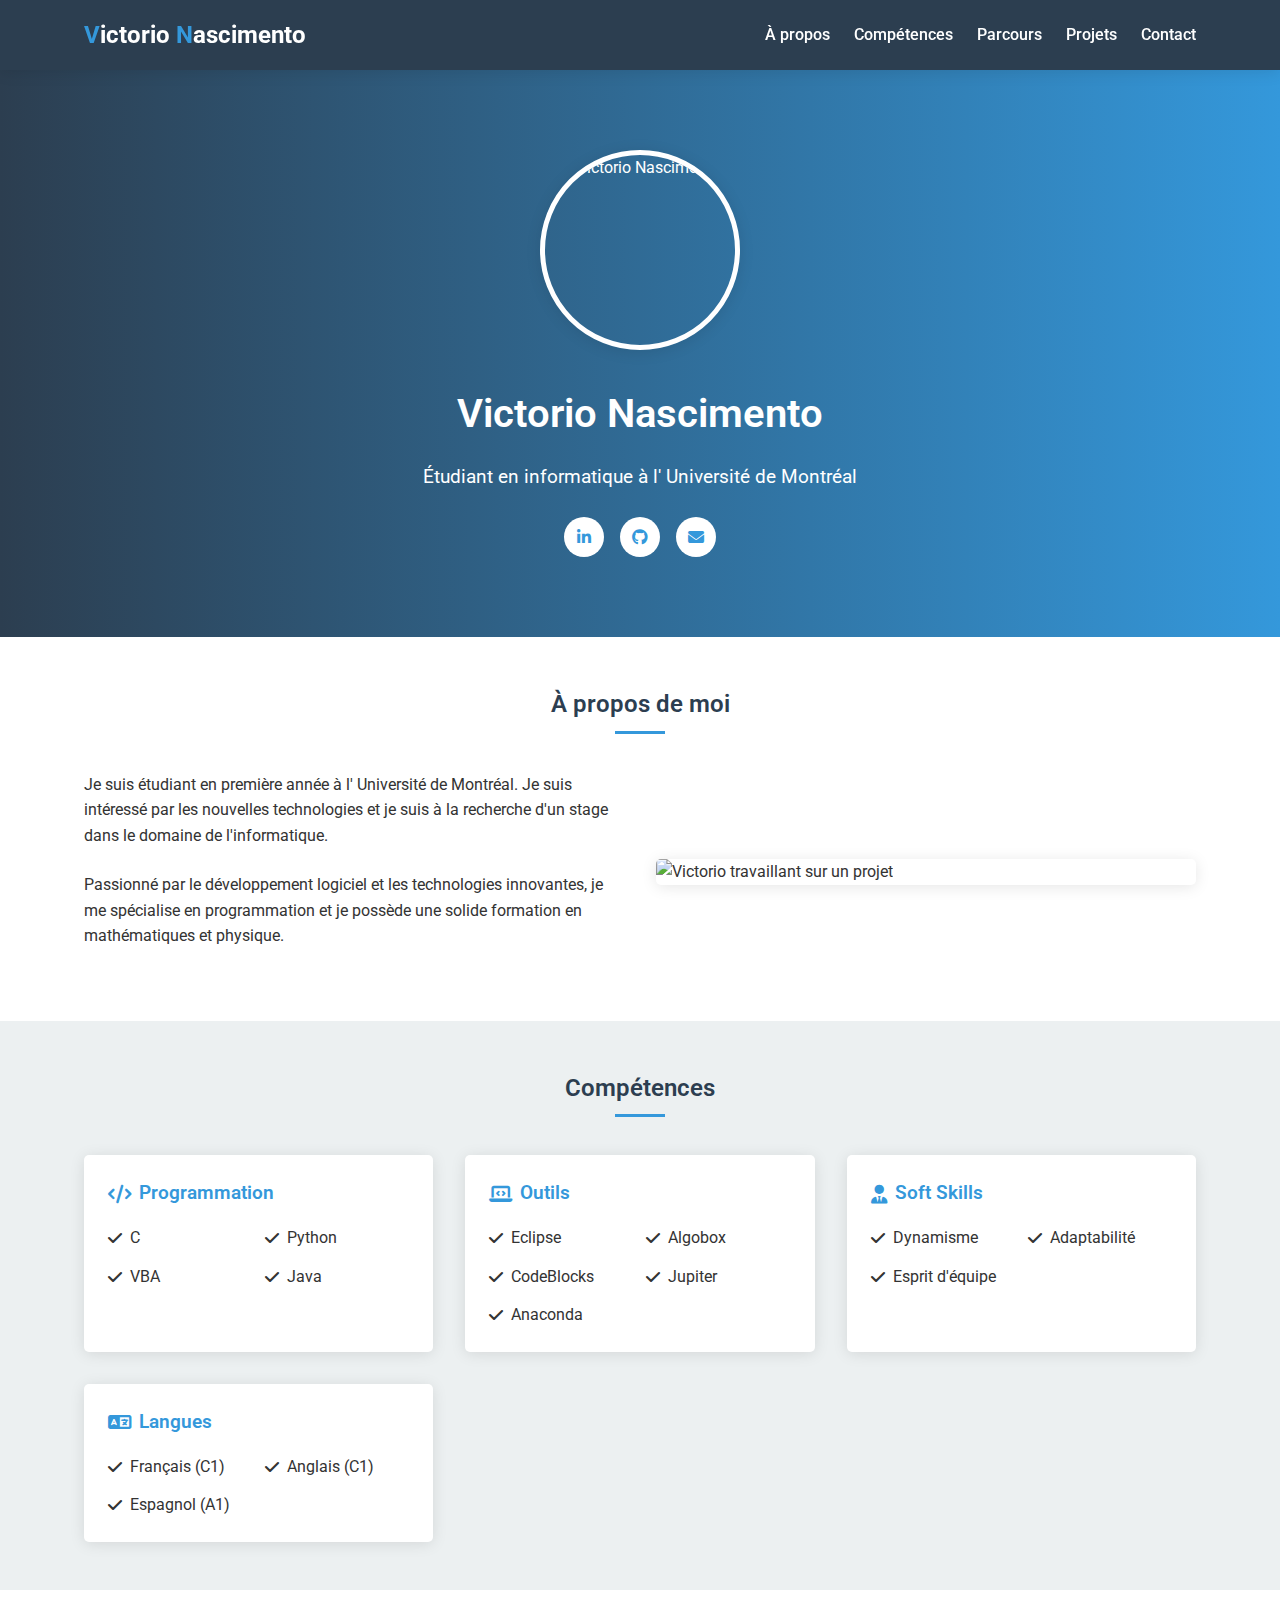
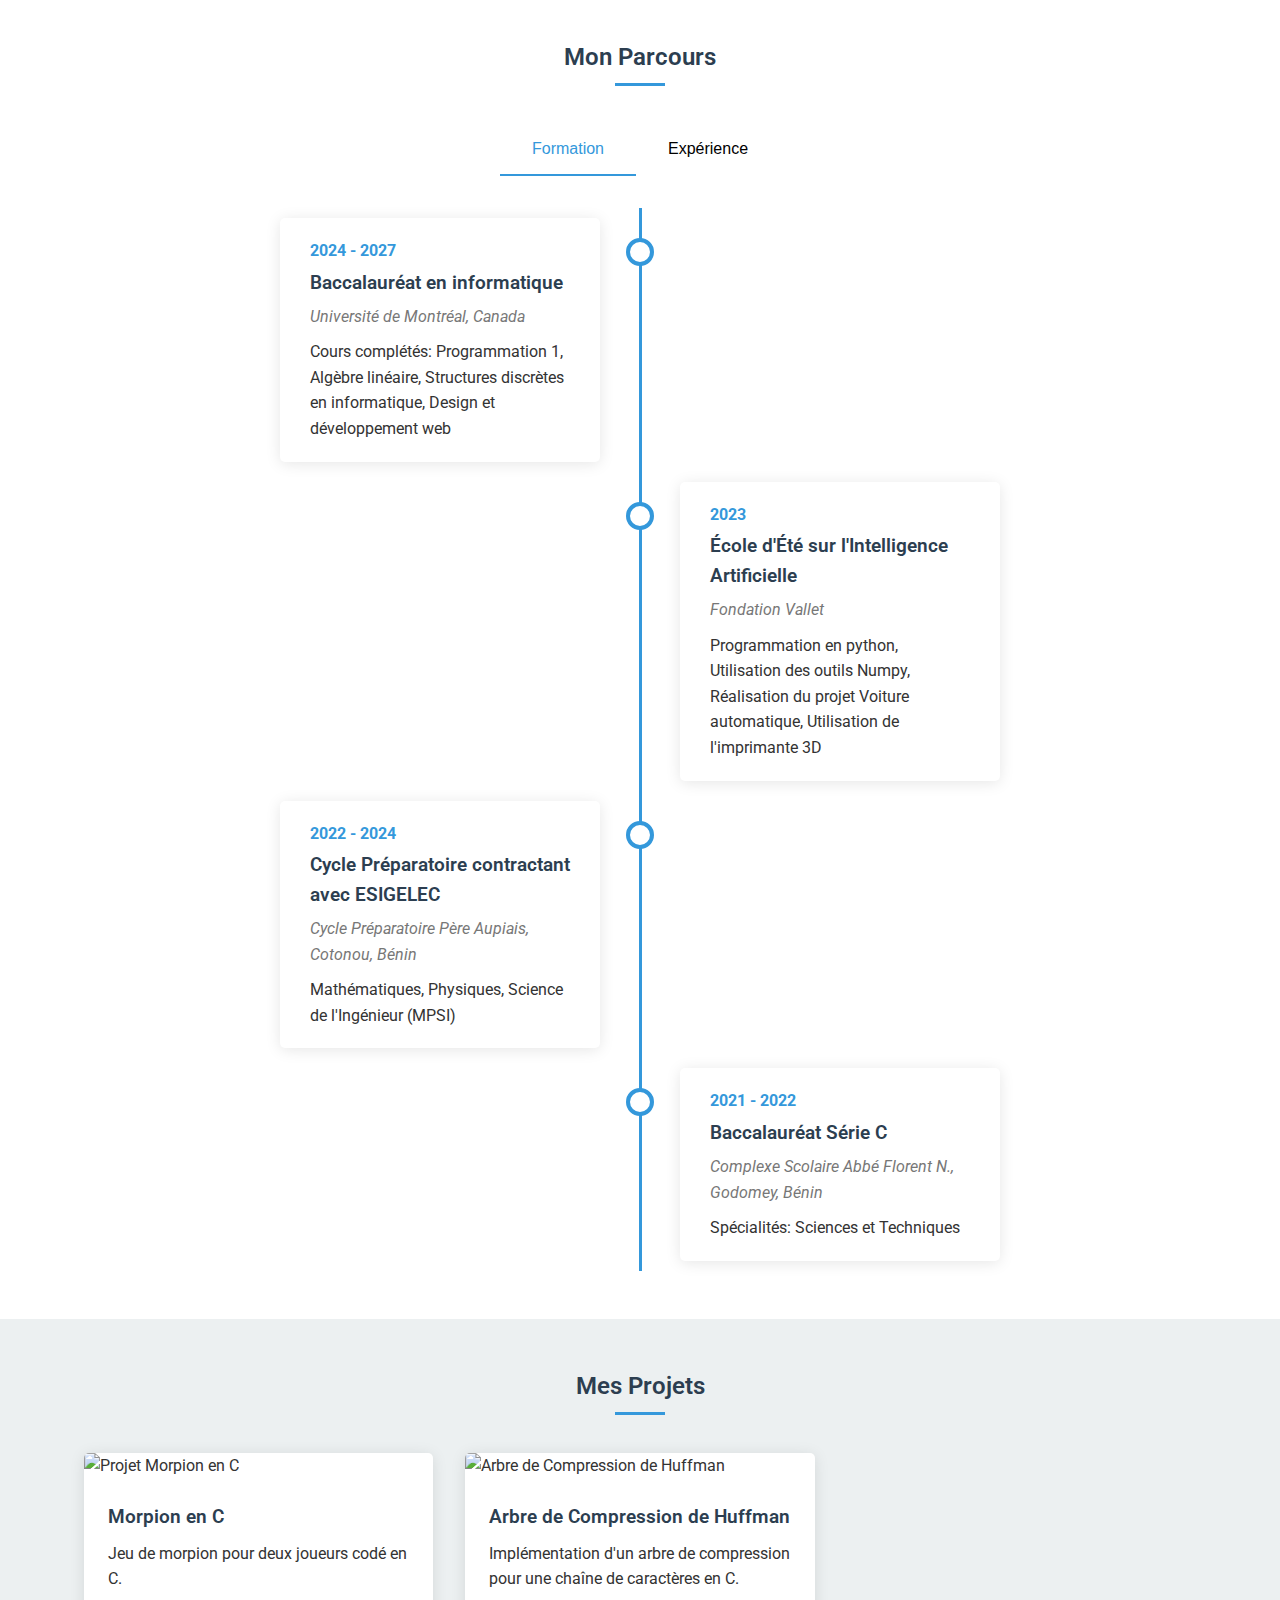
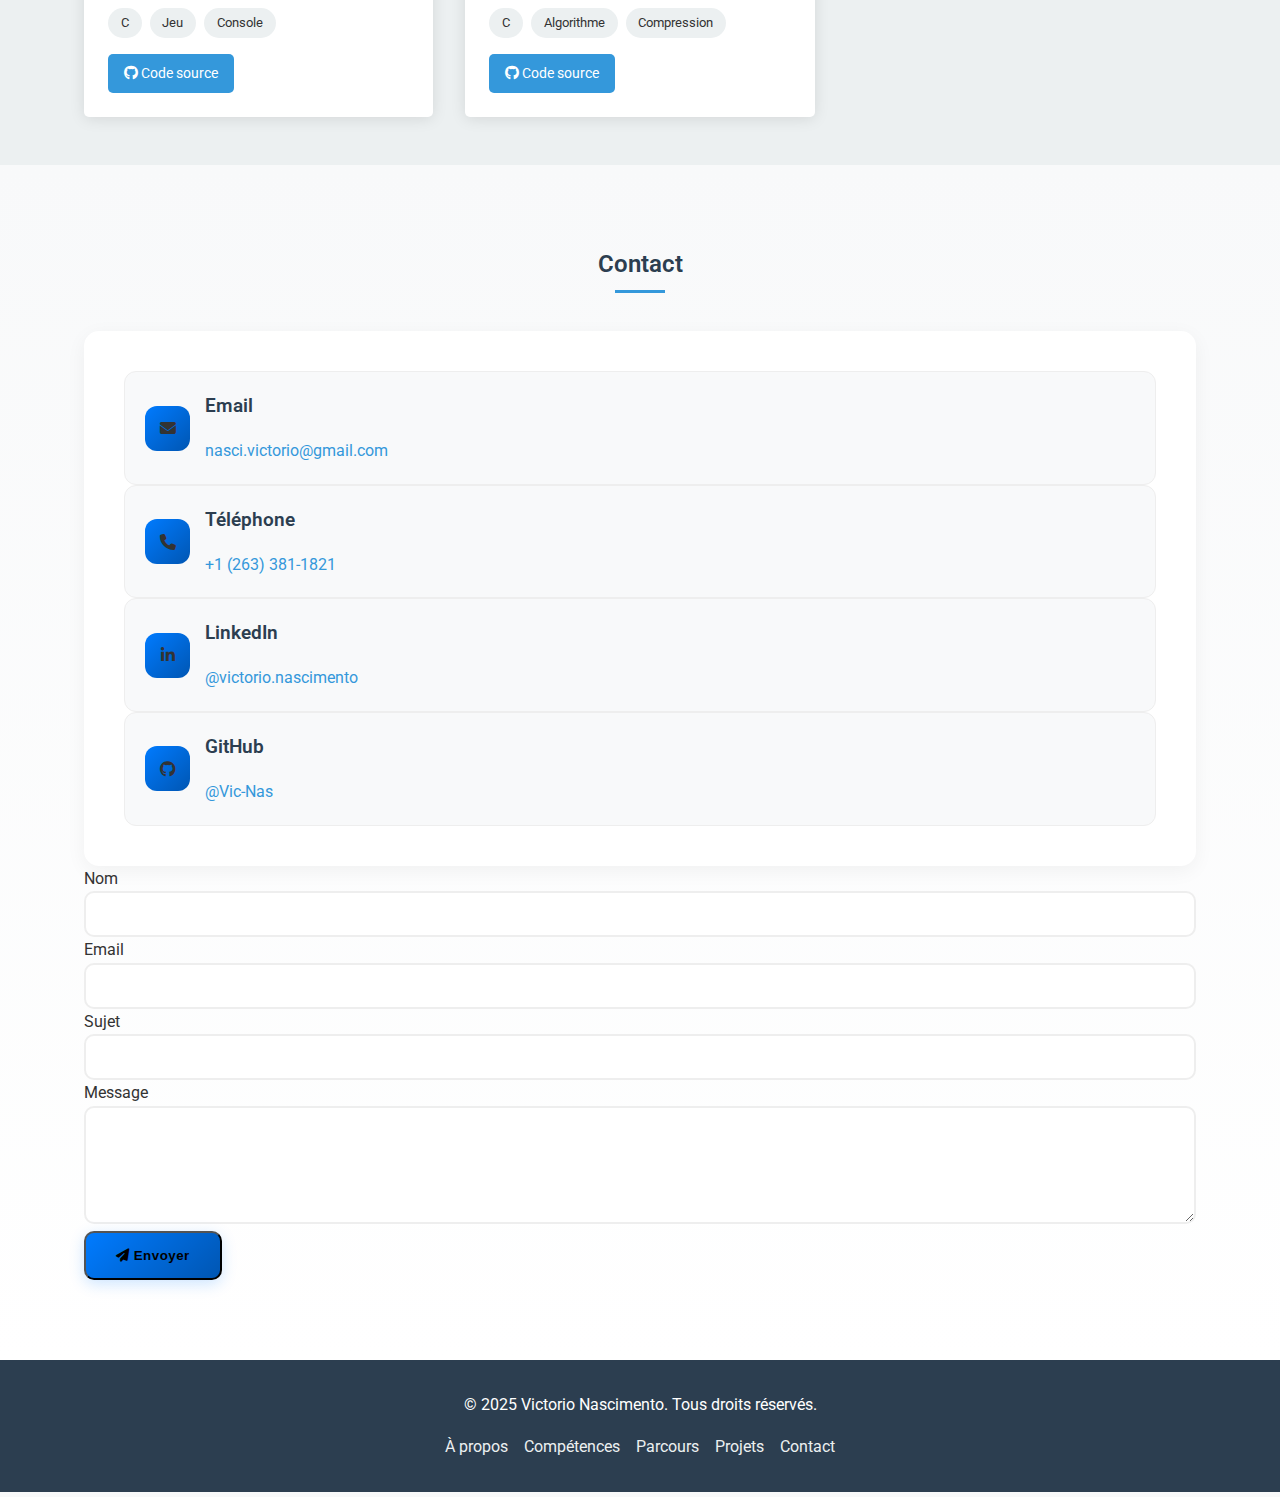
==== commit dbf5d99e: "Remove translation div" ====
--- a/index.html
+++ b/index.html
@@ -3,8 +3,8 @@
 <head>
     <meta charset="UTF-8">
     <meta name="viewport" content="width=device-width, initial-scale=1.0">
-    <title>Victorio Nascimento</title>
-    <meta name="description" content="Portfolio de Victorio Nascimento, étudiant en informatique à l'Université de Montréal">
+    <title class="notranslate">Victorio Nascimento</title>
+    <meta name="description" content="Portfolio Victorio Nascimento">
     <link rel="stylesheet" href="assets/css/styles.css">
     <!-- Intégration des polices Google Fonts -->
     <link href="https://fonts.googleapis.com/css2?family=Roboto:wght@300;400;500;700&display=swap" rel="stylesheet">
@@ -15,11 +15,8 @@
     <!-- Header et navigation -->
     <header>
         <div class="container header-content">
-            <div class="logo">
+            <div class="logo notranslate">
                 <span>V</span>ictorio&nbsp;<span>N</span>ascimento
-            </div>
-            <div class="language-switcher">
-                <div id="google_translate_element"></div>
             </div>
             <button class="mobile-menu-btn">
                 <i class="fas fa-bars"></i>
@@ -35,15 +32,13 @@
             </nav>
         </div>
     </header>
-        <div id="google_translate_element"></div>
-
     <!-- Section Hero/Banner -->
     <section class="hero">
         <div class="container hero-content">
             <img src="assets/images/profile.jpg" alt="Victorio Nascimento" class="profile-image">
             <div class="hero-text">
                 <h1>Victorio Nascimento</h1>
-                <p>Étudiant en informatique à l'Université de Montréal</p>
+                <p>Étudiant en informatique à l'<span class = "notranslate"> Université de Montréal</span></p>
                 <div class="social-links">
                     <a href="https://linkedin.com/in/victorio-nascimento-866386345/" class="social-link" target="_blank">
                         <i class="fab fa-linkedin-in"></i>
@@ -65,7 +60,7 @@
             <h2 class="section-title">À propos de moi</h2>
             <div class="about-content">
                 <div class="about-text">
-                    <p>Je suis étudiant en première année à l'Université de Montréal. Je suis intéressé par les nouvelles technologies et je suis à la recherche d'un stage dans le domaine de l'informatique.</p>
+                    <p>Je suis étudiant en première année à l'<span class = "notranslate"> Université de Montréal</span>. Je suis intéressé par les nouvelles technologies et je suis à la recherche d'un stage dans le domaine de l'informatique.</p>
                     <p>Passionné par le développement logiciel et les technologies innovantes, je me spécialise en programmation et je possède une solide formation en mathématiques et physique.</p>
                     
                     <!-- Template pour ajouter d'autres paragraphes -->
@@ -87,13 +82,13 @@
             <div class="skills-content">
                 <div class="skills-card">
                     <h3><i class="fas fa-code"></i> Programmation</h3>
-                    <ul class="skills-list">
+                    <ul class="skills-list notranslate">
                         <li class="skill-item"><i class="fas fa-check"></i> C</li>
                         <li class="skill-item"><i class="fas fa-check"></i> Python</li>
                         <li class="skill-item"><i class="fas fa-check"></i> VBA</li>
                         <li class="skill-item"><i class="fas fa-check"></i> Java</li>
                         
-                        <!-- Template pour ajouter d'autres compétences en programmation -->
+                        <!-- Template -->
                         <!-- 
                         <li class="skill-item"><i class="fas fa-check"></i> Nom de la compétence</li>
                         -->
@@ -102,7 +97,7 @@
                 
                 <div class="skills-card">
                     <h3><i class="fas fa-laptop-code"></i> Outils</h3>
-                    <ul class="skills-list">
+                    <ul class="skills-list notranslate">
                         <li class="skill-item"><i class="fas fa-check"></i> Eclipse</li>
                         <li class="skill-item"><i class="fas fa-check"></i> Algobox</li>
                         <li class="skill-item"><i class="fas fa-check"></i> CodeBlocks</li>
@@ -148,7 +143,7 @@
                 <!-- 
                 <div class="skills-card">
                     <h3><i class="fas fa-icon-name"></i> Nom de la catégorie</h3>
-                    <ul class="skills-list">
+                    <ul class="skills-list notranlate?">
                         <li class="skill-item"><i class="fas fa-check"></i> Nom de la compétence</li>
                         <li class="skill-item"><i class="fas fa-check"></i> Nom de la compétence</li>
                     </ul>
@@ -174,7 +169,7 @@
                         <div class="timeline-content">
                             <p class="timeline-date">2024 - 2027</p>
                             <h3 class="timeline-title">Baccalauréat en informatique</h3>
-                            <p class="timeline-location">Université de Montréal, Canada</p>
+                            <p class="timeline-location notranslate">Université de Montréal, Canada</p>
                             <p>Cours complétés: Programmation 1, Algèbre linéaire, Structures discrètes en informatique, Design et développement web</p>
                         </div>
                     </div>
@@ -183,7 +178,7 @@
                         <div class="timeline-content">
                             <p class="timeline-date">2023</p>
                             <h3 class="timeline-title">École d'Été sur l'Intelligence Artificielle</h3>
-                            <p class="timeline-location">Fondation Vallet</p>
+                            <p class="timeline-location notranslate">Fondation Vallet</p>
                             <p>Programmation en python, Utilisation des outils Numpy, Réalisation du projet Voiture automatique, Utilisation de l'imprimante 3D</p>
                         </div>
                     </div>
@@ -192,7 +187,7 @@
                         <div class="timeline-content">
                             <p class="timeline-date">2022 - 2024</p>
                             <h3 class="timeline-title">Cycle Préparatoire contractant avec ESIGELEC</h3>
-                            <p class="timeline-location">Cycle Préparatoire Père Aupiais, Cotonou, Bénin</p>
+                            <p class="timeline-location notranslate">Cycle Préparatoire Père Aupiais, Cotonou, Bénin</p>
                             <p>Mathématiques, Physiques, Science de l'Ingénieur (MPSI)</p>
                         </div>
                     </div>
@@ -201,7 +196,7 @@
                         <div class="timeline-content">
                             <p class="timeline-date">2021 - 2022</p>
                             <h3 class="timeline-title">Baccalauréat Série C</h3>
-                            <p class="timeline-location">Complexe Scolaire Abbé Florent N., Godomey, Bénin</p>
+                            <p class="timeline-location notranslate">Complexe Scolaire Abbé Florent N., Godomey, Bénin</p>
                             <p>Spécialités: Sciences et Techniques</p>
                         </div>
                     </div>
@@ -212,7 +207,7 @@
                         <div class="timeline-content">
                             <p class="timeline-date">Année début - Année fin</p>
                             <h3 class="timeline-title">Titre de la formation</h3>
-                            <p class="timeline-location">Établissement, Ville, Pays</p>
+                            <p class="timeline-location notranslate">Établissement, Ville, Pays</p>
                             <p>Description de la formation...</p>
                         </div>
                     </div>
@@ -226,7 +221,7 @@
                         <div class="timeline-content">
                             <p class="timeline-date">Juillet - Septembre 2023</p>
                             <h3 class="timeline-title">Stagiaire en ingénierie informatique</h3>
-                            <p class="timeline-location">CAPETANO Ltd, Accra, Ghana</p>
+                            <p class="timeline-location notranslate">CAPETANO Ltd, Accra, Ghana</p>
                             <p>Administration de serveurs informatiques (Windows Admin Center, Remote Server Administration Tools), Traitement des données et automatisation de graphes avec VBA</p>
                         </div>
                     </div>
@@ -426,7 +421,6 @@
     <div class="hidden-links">
         <ul>
             <li><a href="temp.html">temp</a></li>
-            <!-- Ajoutez d'autres liens ici si besoin -->
         </ul>
     </div>
 </body>
--- a/assets/css/styles.css
+++ b/assets/css/styles.css
@@ -12,12 +12,11 @@
     --section-padding: 3rem 0;
   }
 
-
-  .language-switcher {
-    margin-left: auto;
-    display: flex;
-    align-items: center;
-}
+body {
+    top: 0 !important;
+}
+
+
 
 /* Ajustez la présentation sur mobile si nécessaire */
 @media screen and (max-width: 768px) {
@@ -101,10 +100,18 @@
   }
   
   .header-content {
-    display: flex;
+    position: relative;
+    display: flex;
+    align-items: center;
     justify-content: space-between;
-    align-items: center;
-  }
+}
+.language-switcher {
+    position: absolute;
+    top: 50%;
+    right: 20px;
+    transform: translateY(-50%);
+    z-index: 1000; /* Pour qu'il se superpose correctement */
+}
   
   .logo {
     font-size: 1.5rem;
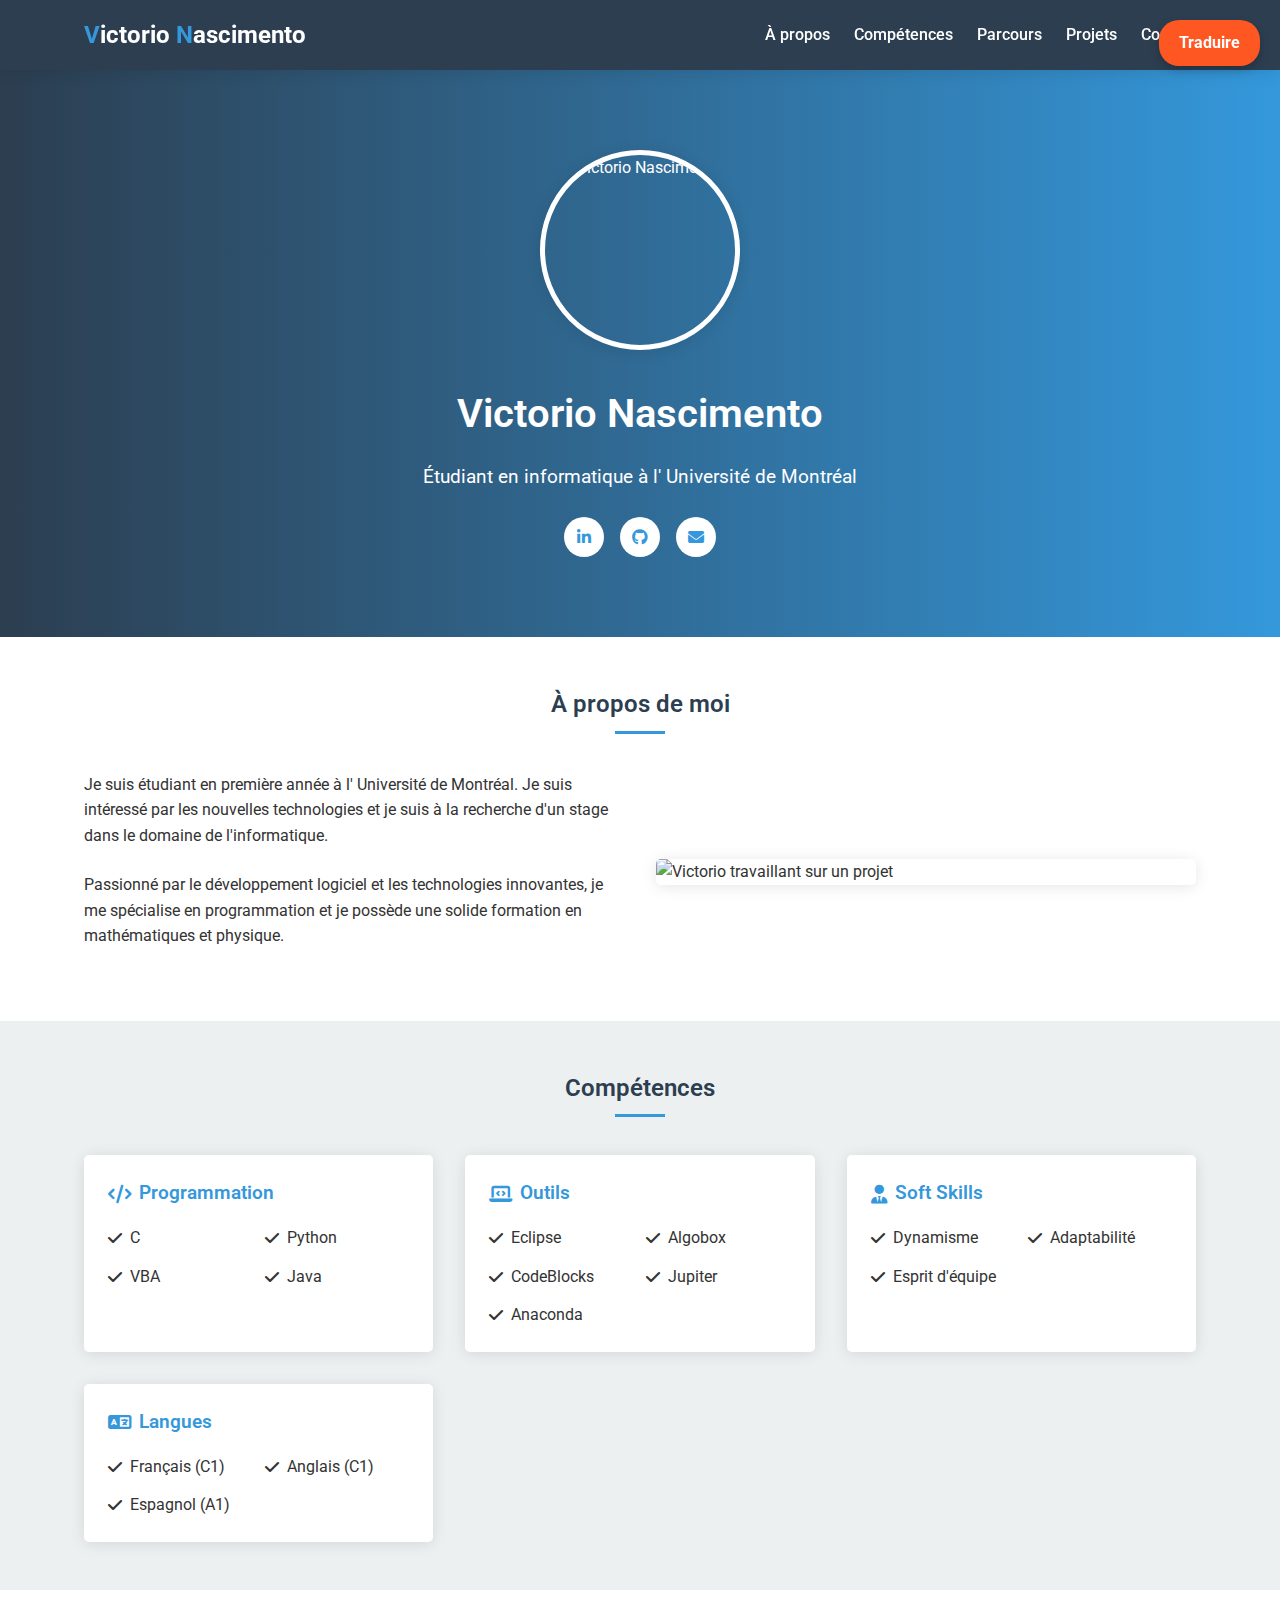
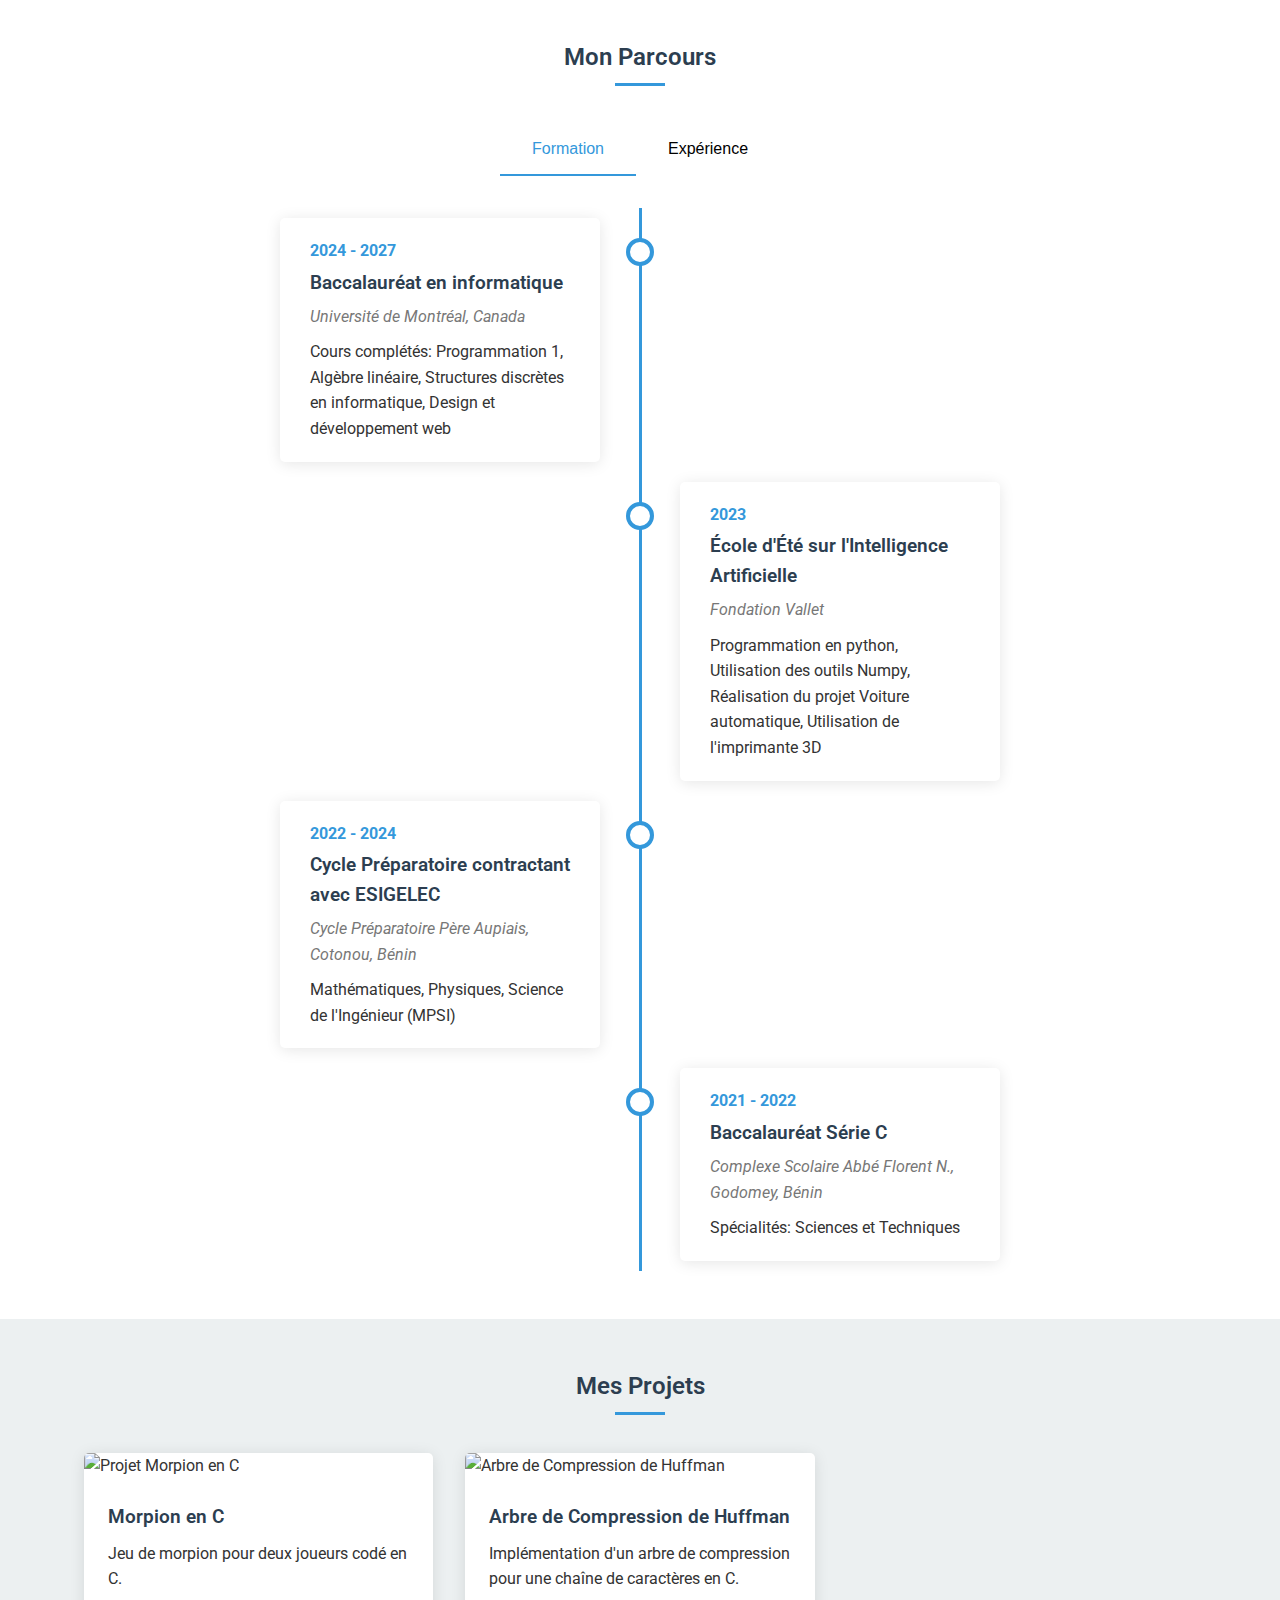
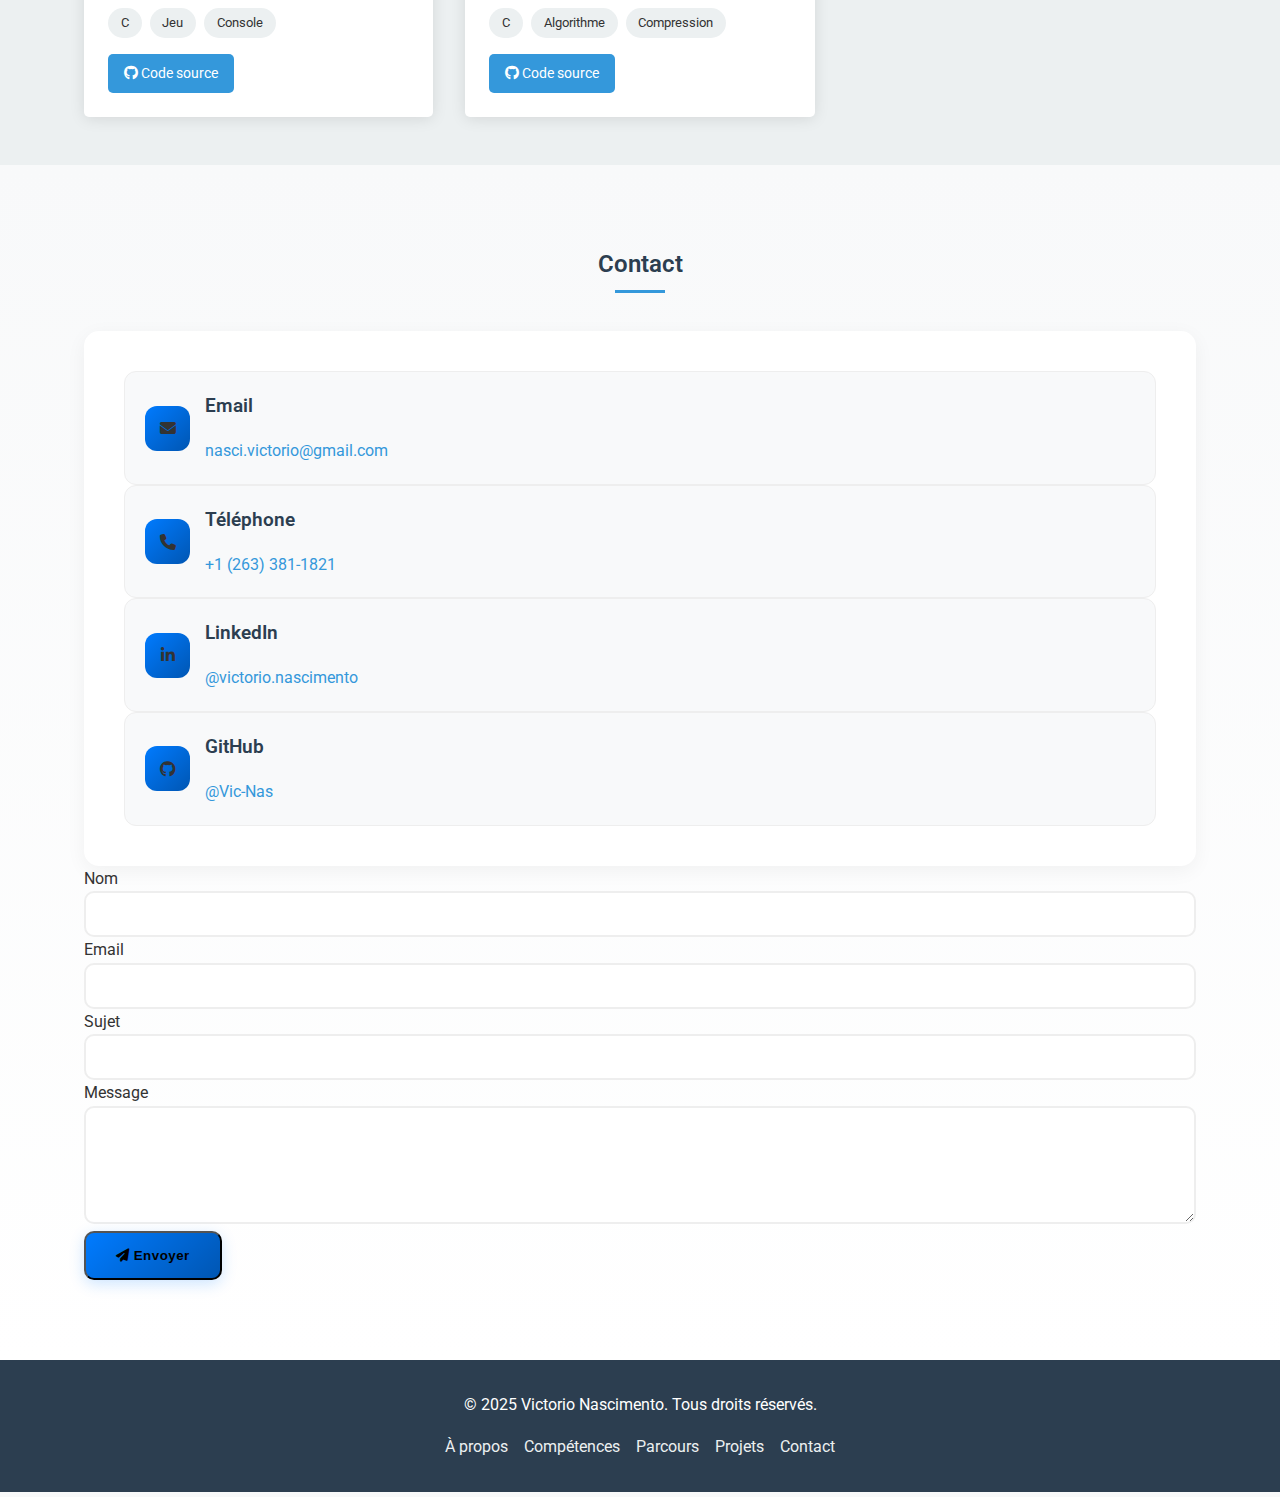
==== commit 34f58056: "Translate out nav" ====
--- a/index.html
+++ b/index.html
@@ -2,7 +2,7 @@
 <html lang="fr-CA">
 <head>
     <meta charset="UTF-8">
-    <meta name="viewport" content="width=device-width, initial-scale=1.0">
+    <meta name="viewport" content="width=device-width, initial-scale=0.5">
     <title class="notranslate">Victorio Nascimento</title>
     <meta name="description" content="Portfolio Victorio Nascimento">
     <link rel="stylesheet" href="assets/css/styles.css">
@@ -30,6 +30,9 @@
                     <li><a href="#contact">Contact</a></li>
                 </ul>
             </nav>
+            <div id="translate-btn">
+                <a href="#" onclick="toggleTranslation()">Traduire</a>
+            <div>
         </div>
     </header>
     <!-- Section Hero/Banner -->
@@ -60,7 +63,7 @@
             <h2 class="section-title">À propos de moi</h2>
             <div class="about-content">
                 <div class="about-text">
-                    <p>Je suis étudiant en première année à l'<span class = "notranslate"> Université de Montréal</span>. Je suis intéressé par les nouvelles technologies et je suis à la recherche d'un stage dans le domaine de l'informatique.</p>
+                    <p>Je suis étudiant en première année à l'<span class = "notranslate"> Université de Montréal. </span>Je suis intéressé par les nouvelles technologies et je suis à la recherche d'un stage dans le domaine de l'informatique.</p>
                     <p>Passionné par le développement logiciel et les technologies innovantes, je me spécialise en programmation et je possède une solide formation en mathématiques et physique.</p>
                     
                     <!-- Template pour ajouter d'autres paragraphes -->
@@ -417,10 +420,17 @@
 
     <!-- JavaScript -->
     <script src="assets/js/script.js"></script>
-    <script type="text/javascript" src="//translate.google.com/translate_a/element.js?cb=googleTranslateElementInit"></script>
     <div class="hidden-links">
         <ul>
-            <li><a href="temp.html">temp</a></li>
+            <li><a href="1.html">temp</a></li>
+            <li><a href="2.html">temp</a></li>
+            <li><a href="3.html">temp</a></li>
+            <li><a href="4.html">temp</a></li>
+            <li><a href="5.html">temp</a></li>
+            <li><a href="6.html">temp</a></li>
+            <li><a href="7.html">temp</a></li>
+            <li><a href="8.html">temp</a></li>
+            <li><a href="9.html">temp</a></li>
         </ul>
     </div>
 </body>
--- a/assets/css/styles.css
+++ b/assets/css/styles.css
@@ -16,7 +16,30 @@
     top: 0 !important;
 }
 
-
+#translate-btn {
+  position: fixed;        /* Toujours visible même en scrollant */
+  top: 20px;
+  right: 20px;
+  background-color: #FF5722; /* Couleur vive pour attirer l’attention */
+  color: #fff;
+  padding: 10px 20px;
+  border-radius: 20px;
+  box-shadow: 0 4px 10px rgba(0, 0, 0, 0.2);
+  cursor: pointer;
+  font-weight: bold;
+  z-index: 1000;          /* Au-dessus des autres éléments */
+}
+
+#translate-btn a {
+  text-decoration: none;
+  color: inherit;
+}
+
+#translate-btn:hover {
+  background-color: #fff;
+  color: #FF5722;
+  border: 2px solid #FF5722;
+}
 
 /* Ajustez la présentation sur mobile si nécessaire */
 @media screen and (max-width: 768px) {
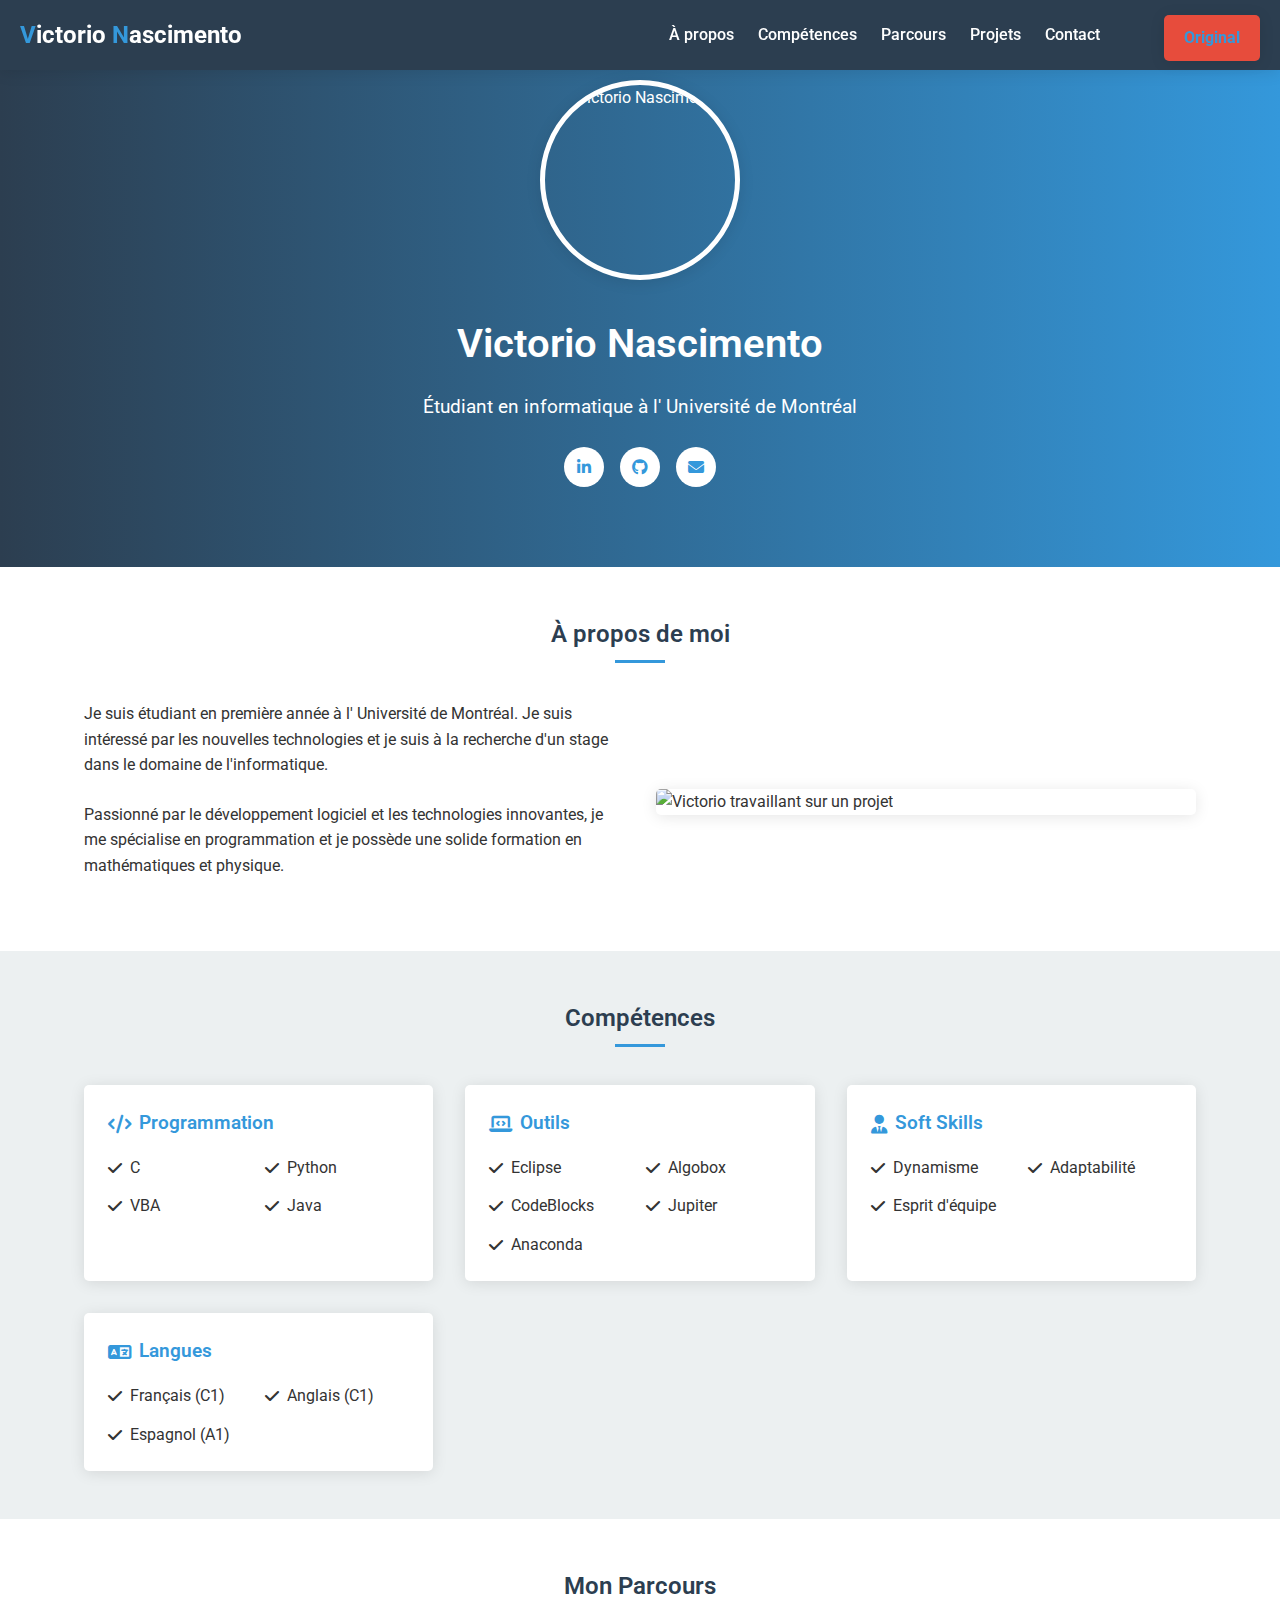
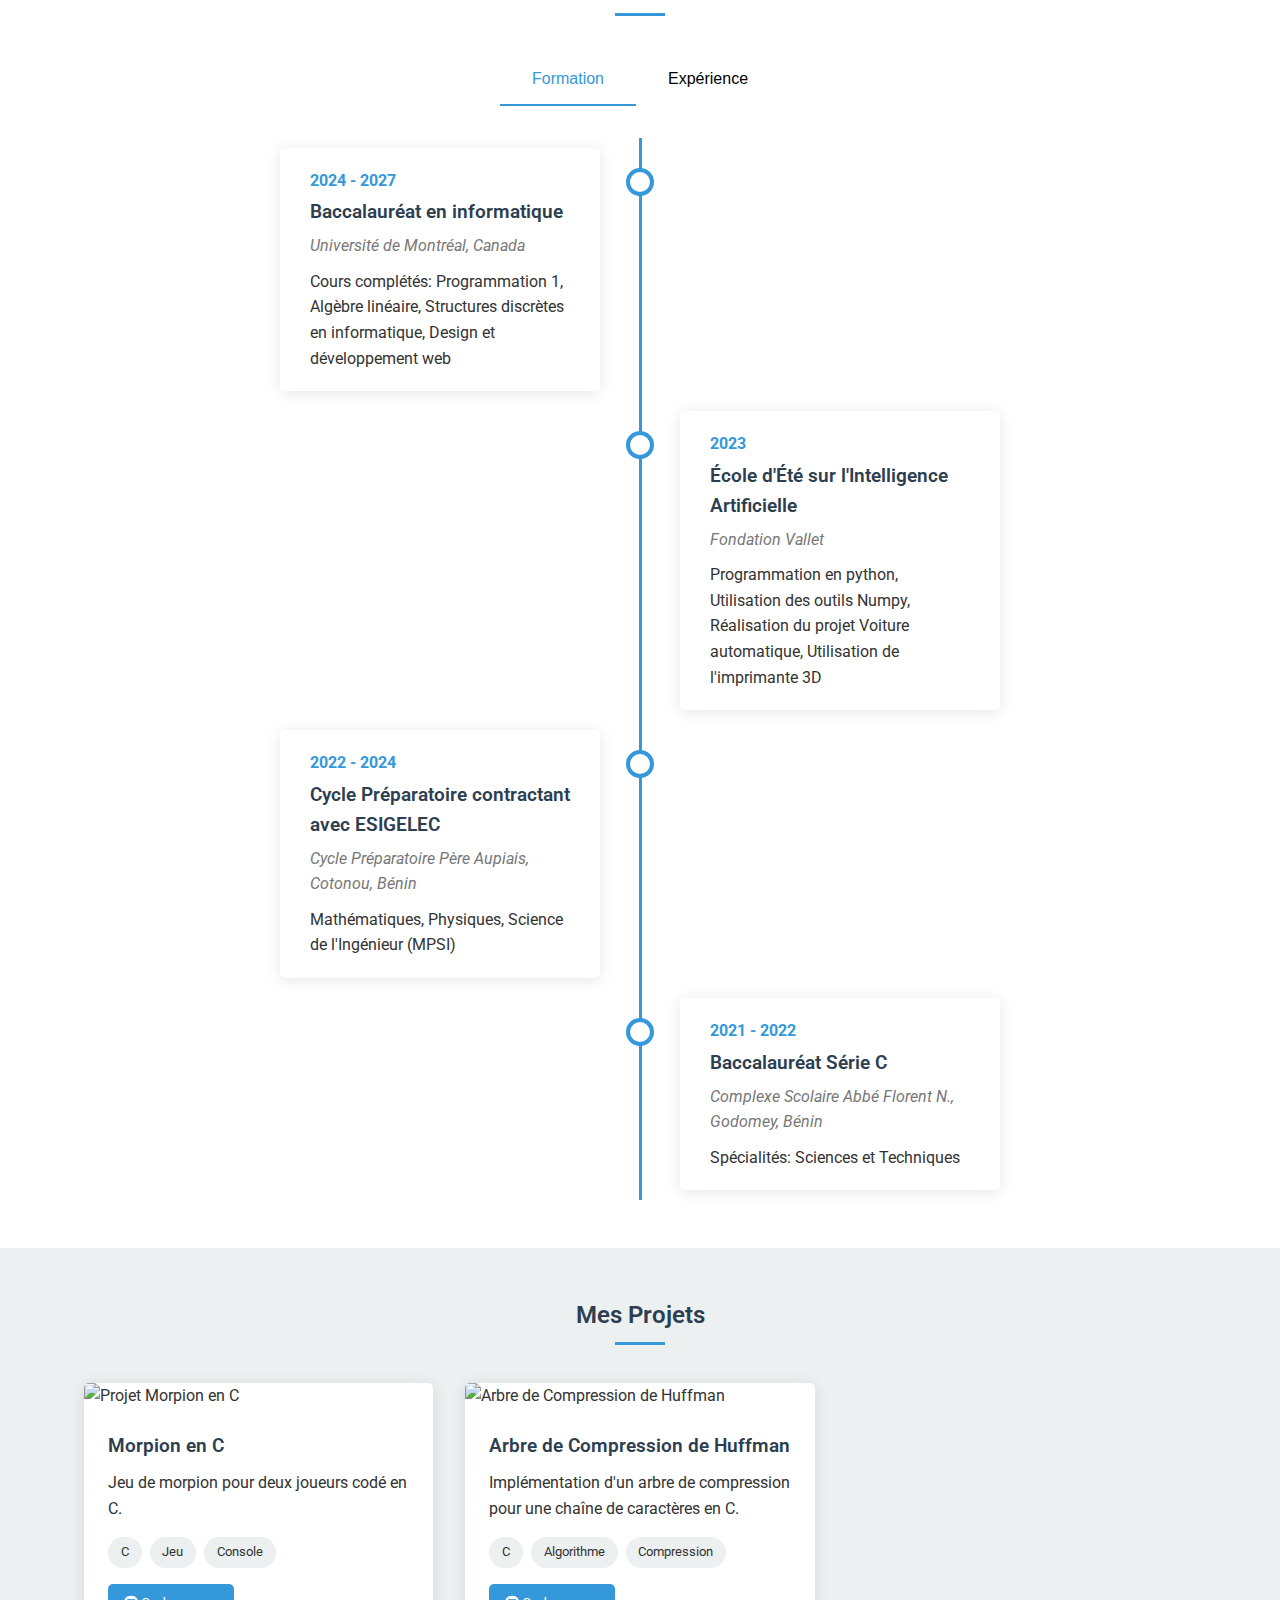
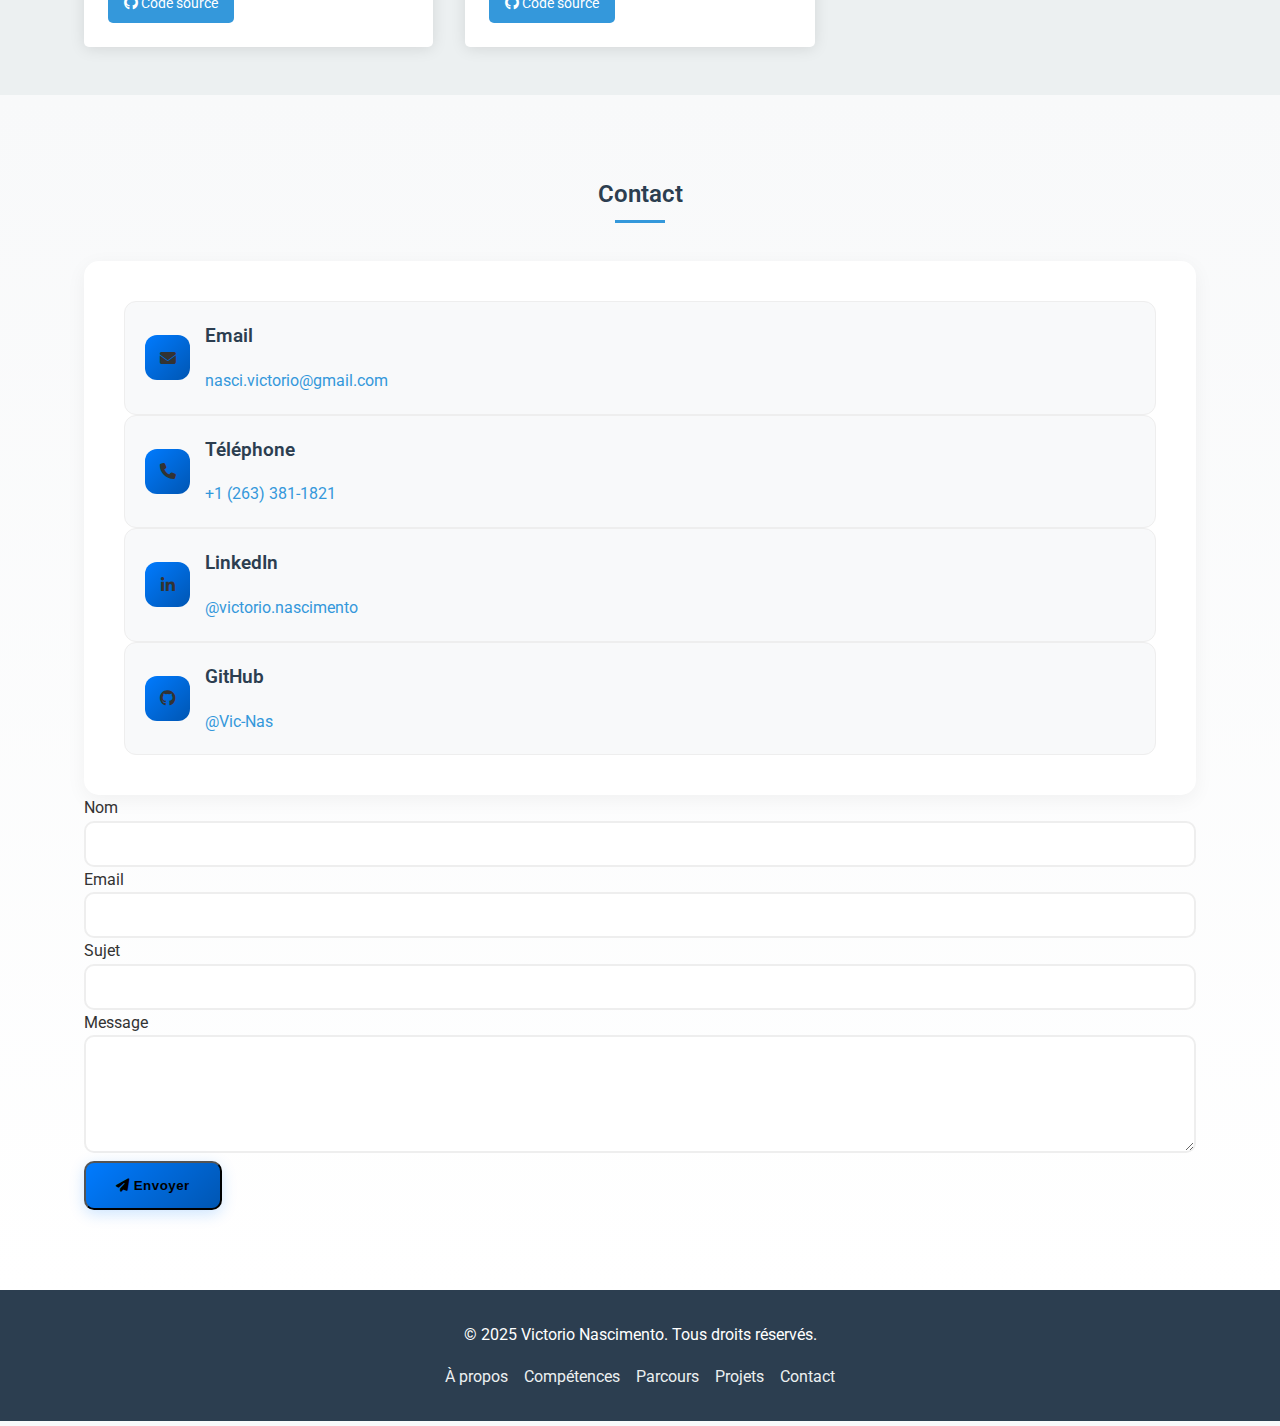
==== commit aa2d6aa2: "Update" ====
--- a/index.html
+++ b/index.html
@@ -18,9 +18,9 @@
             <div class="logo notranslate">
                 <span>V</span>ictorio&nbsp;<span>N</span>ascimento
             </div>
-            <button class="mobile-menu-btn">
+            <!-- <button class="mobile-menu-btn">
                 <i class="fas fa-bars"></i>
-            </button>
+            </button> -->
             <nav>
                 <ul>
                     <li><a href="#about">À propos</a></li>
@@ -31,7 +31,7 @@
                 </ul>
             </nav>
             <div id="translate-btn">
-                <a href="#" onclick="toggleTranslation()">Traduire</a>
+                <a href = "https://vic--nas-github-io.translate.goog/portfolio/?_x_tr_sl=fr&_x_tr_tl=en&_x_tr_hl=en&_x_tr_pto=wapp">Traduire</a>
             <div>
         </div>
     </header>
--- a/assets/css/styles.css
+++ b/assets/css/styles.css
@@ -16,38 +16,24 @@
     top: 0 !important;
 }
 
-#translate-btn {
-  position: fixed;        /* Toujours visible même en scrollant */
-  top: 20px;
-  right: 20px;
-  background-color: #FF5722; /* Couleur vive pour attirer l’attention */
-  color: #fff;
-  padding: 10px 20px;
-  border-radius: 20px;
-  box-shadow: 0 4px 10px rgba(0, 0, 0, 0.2);
-  cursor: pointer;
-  font-weight: bold;
-  z-index: 1000;          /* Au-dessus des autres éléments */
-}
-
-#translate-btn a {
-  text-decoration: none;
-  color: inherit;
-}
-
-#translate-btn:hover {
-  background-color: #fff;
-  color: #FF5722;
-  border: 2px solid #FF5722;
-}
-
-/* Ajustez la présentation sur mobile si nécessaire */
+
+
+
+/* Ajustez l'espace pour la navigation */
+nav ul {
+  display: flex;
+  gap: 1.5rem;
+  margin-right: 60px; /* Espace pour le bouton de traduction */
+}
+
+/* Ajustement pour mobile */
 @media screen and (max-width: 768px) {
-    .language-switcher {
-        margin-top: 10px;
-    }
-}
-
+  #translate-btn {
+    top: 15px;
+    right: 70px; /* Espace pour le bouton menu hamburger */
+    transform: none; /* Pas besoin de centrer verticalement sur mobile */
+  }
+}
 /* Exemple de surcharge pour cacher le drapeau si besoin */
 .goog-te-combo {
     padding: 5px;
@@ -73,7 +59,7 @@
   }
   
   body {
-    font-family: 'Roboto', 'Segoe UI', sans-serif;
+    font-family: 'TimesNewRoman', 'Roboto', 'Segoe UI', sans-serif;
     line-height: 1.6;
     color: var(--text-color);
     background-color: #f8f9fa;
@@ -86,6 +72,45 @@
     padding: 0 20px;
   }
   
+/* Ajustez l'espace pour la navigation */
+nav ul {
+  display: flex;
+  gap: 1.5rem;
+  margin-right: 60px; /* Espace pour le bouton de traduction */
+}
+
+/* Bouton de traduction */
+#translate-btn {
+  position: fixed;
+  top: 15px;
+  right: 20px;
+  padding: 10px 20px;
+  background-color: var(--accent-color);
+  color: white;
+  font-weight: bold;
+  border-radius: var(--border-radius);
+  box-shadow: var(--shadow);
+  transition: var(--transition);
+  z-index: 110; /* Assurer qu'il reste au-dessus du nav */
+  border: none;
+  cursor: pointer;
+}
+
+#translate-btn:hover {
+  background-color: var(--primary-color);
+  transform: scale(1.1);
+}
+
+/* Ajustement pour mobile */
+@media screen and (max-width: 768px) {
+  #translate-btn {
+      top: 15px;
+      right: 70px; /* Espace pour le bouton menu hamburger */
+      transform: none;
+  }
+}
+
+
   h1, h2, h3, h4, h5, h6 {
     margin-bottom: 1rem;
     color: var(--dark-color);
@@ -111,30 +136,30 @@
     height: auto;
   }
   
-  /* Header et Navigation */
   header {
     background: var(--secondary-color);
     color: white;
     padding: 1rem 0;
     box-shadow: var(--shadow);
-    position: sticky;
+    position: fixed;
     top: 0;
+    width: 100%;
     z-index: 100;
-  }
-  
-  .header-content {
+    display: flex;
+    align-items: center;
+    justify-content: space-between;
+    padding-right: 100px;
+}
+
+.header-content {
+    display: flex;
+    align-items: center;
+    justify-content: space-between;
+    width: 100%;
     position: relative;
-    display: flex;
-    align-items: center;
-    justify-content: space-between;
-}
-.language-switcher {
-    position: absolute;
-    top: 50%;
-    right: 20px;
-    transform: translateY(-50%);
-    z-index: 1000; /* Pour qu'il se superpose correctement */
-}
+    padding: 0 20px;
+}
+
   
   .logo {
     font-size: 1.5rem;
